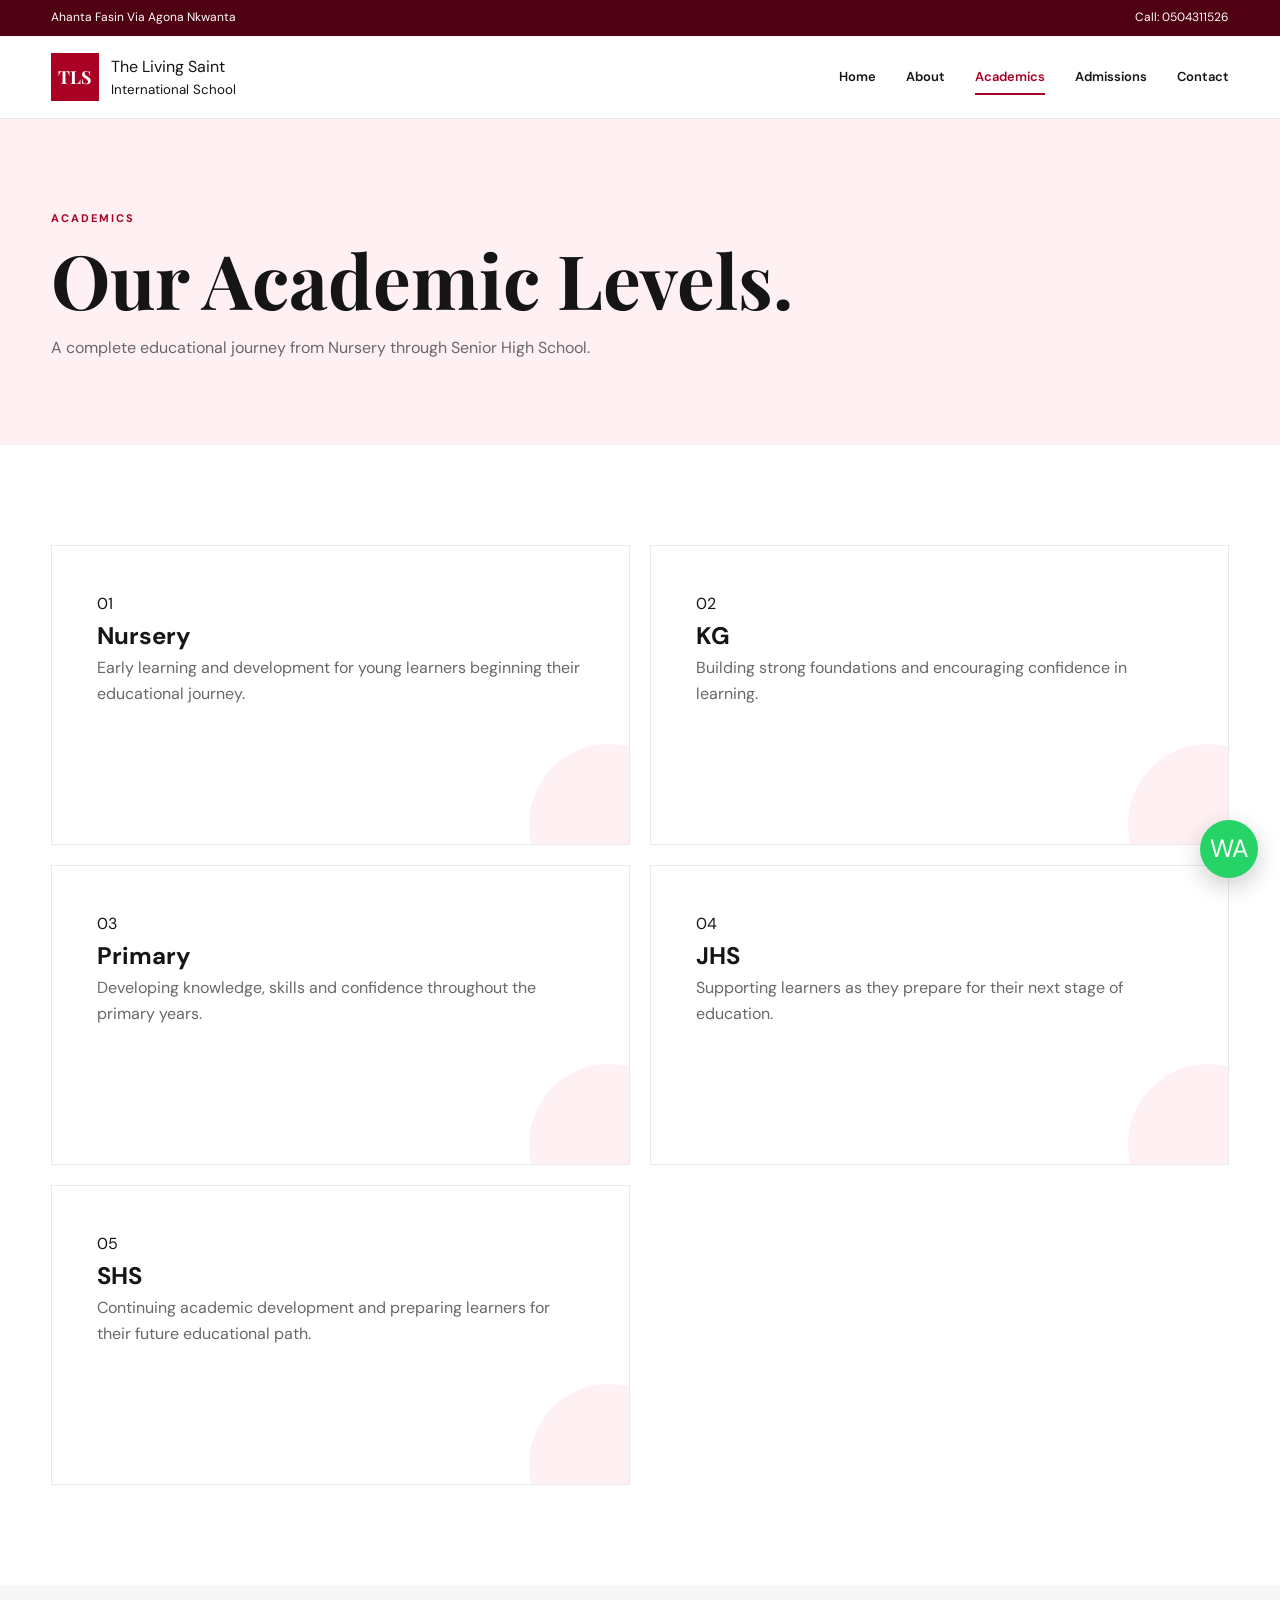
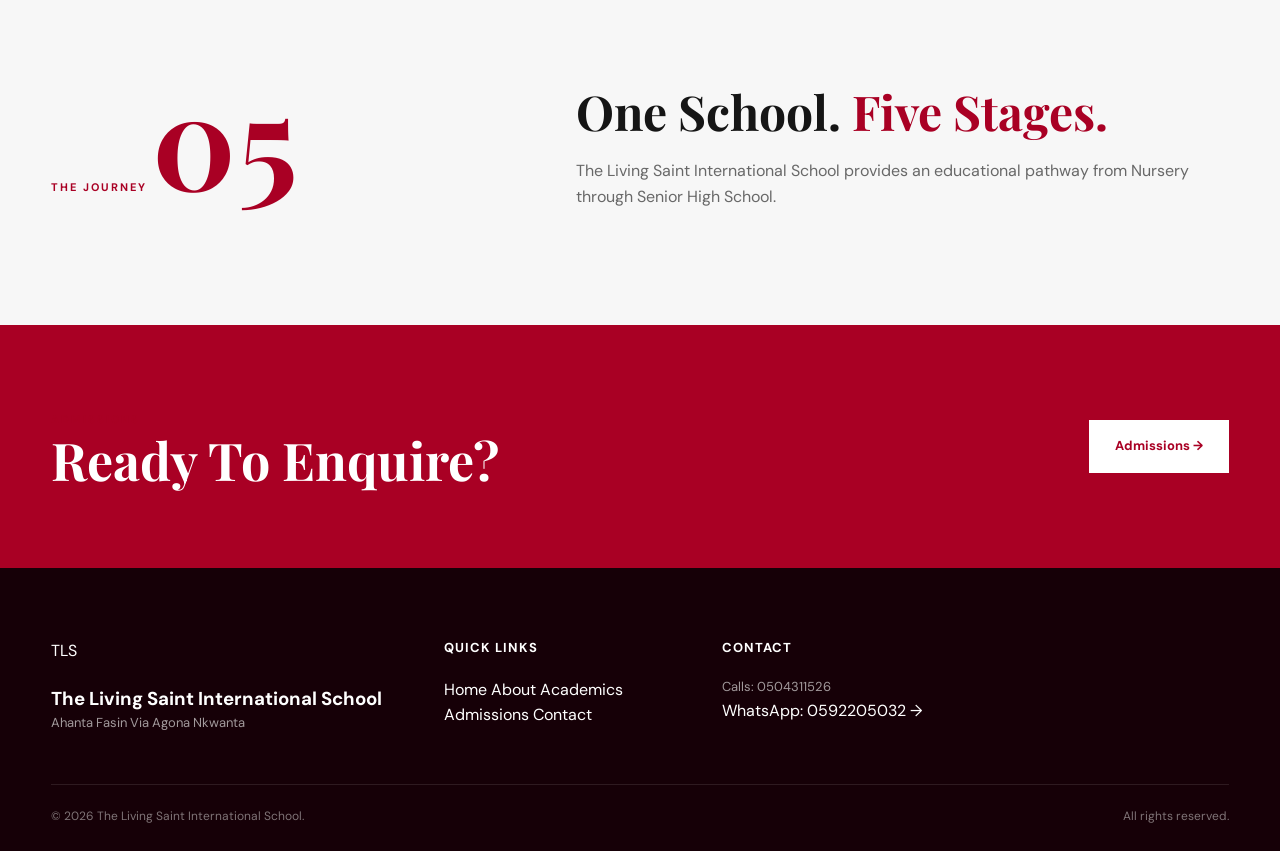
==== academics.html @ c3e2dcd5 "Add files via upload" ====
<!DOCTYPE html>
<html lang="en">
<head>
    <meta charset="UTF-8">
    <meta name="viewport" content="width=device-width, initial-scale=1.0">

    <title>Academics | The Living Saint International School</title>

    <meta name="description" content="The Living Saint International School — Nursery, KG, Primary, JHS and SHS at Ahanta Fasin Via Agona Nkwanta.">

<link rel="icon" href="data:image/svg+xml,
<svg xmlns='http://www.w3.org/2000/svg' viewBox='0 0 100 100'>
<rect width='100' height='100' rx='15' fill='%23a90024'/>
<text x='50' y='65' text-anchor='middle' font-size='42' font-family='serif' font-weight='bold' fill='white'>TLS</text>
</svg>">

    <link rel="stylesheet" href="style.css">

    <link href="https://fonts.googleapis.com/css2?family=DM+Sans:wght@400;500;600;700;800&family=Playfair+Display:wght@500;600;700&display=swap" rel="stylesheet">
</head>

<body>

<div class="top-bar">
    <div class="container top-bar-inner">
        <span>Ahanta Fasin Via Agona Nkwanta</span>
        <span>Call: 0504311526</span>
    </div>
</div>


<header class="site-header">

    <div class="container header-inner">

        <a href="index.html" class="logo">
            <span class="logo-mark">TLS</span>

            <span class="logo-text">
                The Living Saint
                <small>International School</small>
            </span>
        </a>

        <button class="menu-button" id="menuButton">☰</button>

        <nav class="navigation" id="navigation">
            <a href="index.html">Home</a>
            <a href="about.html">About</a>
            <a href="academics.html" class="active">Academics</a>
            <a href="admissions.html">Admissions</a>
            <a href="contact.html">Contact</a>
        </nav>

    </div>

</header>


<section class="page-hero">

    <div class="container">

        <span class="small-title">
            ACADEMICS
        </span>

        <h1>
            Our Academic
            <span>Levels.</span>
        </h1>

        <p>
            A complete educational journey from Nursery
            through Senior High School.
        </p>

    </div>

</section>


<section class="section">

    <div class="container">

        <div class="academic-large-grid">

            <div class="academic-large-card reveal">
                <span>01</span>

                <h2>Nursery</h2>

                <p>
                    Early learning and development for young
                    learners beginning their educational journey.
                </p>
            </div>


            <div class="academic-large-card reveal">
                <span>02</span>

                <h2>KG</h2>

                <p>
                    Building strong foundations and encouraging
                    confidence in learning.
                </p>
            </div>


            <div class="academic-large-card reveal">
                <span>03</span>

                <h2>Primary</h2>

                <p>
                    Developing knowledge, skills and confidence
                    throughout the primary years.
                </p>
            </div>


            <div class="academic-large-card reveal">
                <span>04</span>

                <h2>JHS</h2>

                <p>
                    Supporting learners as they prepare for
                    their next stage of education.
                </p>
            </div>


            <div class="academic-large-card reveal">
                <span>05</span>

                <h2>SHS</h2>

                <p>
                    Continuing academic development and preparing
                    learners for their future educational path.
                </p>
            </div>

        </div>

    </div>

</section>


<section class="section light-section">

    <div class="container two-column">

        <div class="section-label">

            <span class="small-title">
                THE JOURNEY
            </span>

            <span class="large-number">
                05
            </span>

        </div>


        <div class="content-block">

            <h2>
                One School.
                <span>Five Stages.</span>
            </h2>

            <p>
                The Living Saint International School provides
                an educational pathway from Nursery through
                Senior High School.
            </p>

        </div>

    </div>

</section>


<section class="cta-section">

    <div class="container cta-inner">

        <div>

            <span class="small-title">
                ADMISSIONS
            </span>

            <h2>
                Ready To Enquire?
            </h2>

        </div>

        <a href="admissions.html" class="btn btn-white">
            Admissions →
        </a>

    </div>

</section>


<footer class="site-footer">

    <div class="container footer-grid">

        <div>

            <div class="footer-logo">TLS</div>

            <h3>
                The Living Saint International School
            </h3>

            <p>
                Ahanta Fasin Via Agona Nkwanta
            </p>

        </div>


        <div>

            <h4>Quick Links</h4>

            <a href="index.html">Home</a>
            <a href="about.html">About</a>
            <a href="academics.html">Academics</a>
            <a href="admissions.html">Admissions</a>
            <a href="contact.html">Contact</a>

        </div>


        <div>

            <h4>Contact</h4>

            <p>Calls: 0504311526</p>

            <a
                href="https://wa.me/233592205032"
                target="_blank"
            >
                WhatsApp: 0592205032 →
            </a>

        </div>

    </div>


    <div class="container footer-bottom">

        <span>
            © <span id="year"></span>
            The Living Saint International School.
        </span>

        <span>All rights reserved.</span>

    </div>

</footer>


<a
    href="https://wa.me/233592205032"
    target="_blank"
    class="whatsapp-float"
>
    WA
</a>


<button id="backToTop" class="back-to-top">
    ↑
</button>


<script src="script.js"></script>

</body>
</html>
---- style.css ----
/* =========================================
   THE LIVING SAINT INTERNATIONAL SCHOOL
   MAIN STYLESHEET
========================================= */

@import url('https://fonts.googleapis.com/css2?family=DM+Sans:wght@400;500;600;700&family=Playfair+Display:wght@600;700&display=swap');


/* =========================================
   RESET
========================================= */

* {
    margin: 0;
    padding: 0;
    box-sizing: border-box;
}

html {
    scroll-behavior: smooth;
}

body {
    font-family: "DM Sans", sans-serif;
    color: #151515;
    background: #ffffff;
    line-height: 1.6;
}

a {
    text-decoration: none;
    color: inherit;
}

button,
input,
select,
textarea {
    font-family: inherit;
}

img {
    max-width: 100%;
    display: block;
}


/* =========================================
   COLORS
========================================= */

:root {
    --red: #a90024;
    --dark-red: #78001b;
    --deep-red: #500013;

    --light-red: #fff0f3;

    --white: #ffffff;
    --black: #151515;

    --gray: #686868;
    --light-gray: #f7f7f7;

    --border: #e9e9e9;
}


/* =========================================
   GLOBAL
========================================= */

.container {
    width: min(1180px, 92%);
    margin: auto;
}

.section {
    padding: 100px 0;
}

.light-section {
    background: var(--light-gray);
}

.section-label {
    color: var(--red);
    font-size: 12px;
    font-weight: 700;
    text-transform: uppercase;
    letter-spacing: 2px;
}

.section-heading {
    max-width: 750px;
    margin-bottom: 55px;
}

.section-heading h2 {
    font-family: "Playfair Display", serif;
    font-size: 52px;
    line-height: 1.1;
    margin-top: 12px;
}

.section-heading p {
    color: var(--gray);
    margin-top: 18px;
    max-width: 650px;
}

.center-heading {
    text-align: center;
    margin-left: auto;
    margin-right: auto;
}

.center-heading p {
    margin-left: auto;
    margin-right: auto;
}


/* =========================================
   BUTTONS
========================================= */

.btn-red {
    display: inline-flex;
    align-items: center;
    justify-content: center;
    background: var(--red);
    color: white;
    padding: 15px 25px;
    font-size: 13px;
    font-weight: 700;
    transition: 0.3s ease;
    border: 1px solid var(--red);
}

.btn-red:hover {
    background: var(--dark-red);
    border-color: var(--dark-red);
    transform: translateY(-2px);
}

.btn-outline {
    display: inline-flex;
    align-items: center;
    justify-content: center;
    background: transparent;
    color: var(--red);
    padding: 15px 25px;
    font-size: 13px;
    font-weight: 700;
    border: 1px solid var(--red);
    transition: 0.3s ease;
}

.btn-outline:hover {
    background: var(--red);
    color: white;
}

.btn-white {
    display: inline-flex;
    align-items: center;
    justify-content: center;
    background: white;
    color: var(--red);
    padding: 15px 25px;
    font-size: 13px;
    font-weight: 700;
    border: 1px solid white;
    transition: 0.3s ease;
}

.btn-white:hover {
    background: transparent;
    color: white;
}


/* =========================================
   HEADER
========================================= */

.site-header {
    width: 100%;
    background: white;
    border-bottom: 1px solid var(--border);
    position: sticky;
    top: 0;
    z-index: 1000;
}

.header-inner {
    min-height: 82px;
    display: flex;
    align-items: center;
    justify-content: space-between;
    gap: 30px;
}


/* =========================================
   LOGO
========================================= */

.logo {
    display: flex;
    align-items: center;
    gap: 12px;
}

.logo-mark {
    width: 48px;
    height: 48px;
    background: var(--red);
    color: white;
    display: flex;
    align-items: center;
    justify-content: center;
    font-family: "Playfair Display", serif;
    font-size: 18px;
    font-weight: 700;
}

.logo-text {
    display: flex;
    flex-direction: column;
}

.logo-text strong {
    font-size: 15px;
    line-height: 1.2;
}

.logo-text span {
    font-size: 10px;
    color: var(--gray);
    text-transform: uppercase;
    letter-spacing: 1.2px;
}


/* =========================================
   NAVIGATION
========================================= */

.navigation {
    display: flex;
    align-items: center;
    gap: 30px;
}

.navigation a {
    font-size: 13px;
    font-weight: 600;
    position: relative;
    padding: 30px 0;
}

.navigation a::after {
    content: "";
    position: absolute;
    width: 0;
    height: 2px;
    background: var(--red);
    bottom: 22px;
    left: 0;
    transition: 0.3s;
}

.navigation a:hover {
    color: var(--red);
}

.navigation a:hover::after {
    width: 100%;
}


/* =========================================
   MOBILE MENU BUTTON
========================================= */

.menu-button {
    display: none;
    border: none;
    background: transparent;
    font-size: 28px;
    cursor: pointer;
    color: var(--red);
}


/* =========================================
   TOP BAR
========================================= */

.top-bar {
    background: var(--deep-red);
    color: white;
    font-size: 12px;
}

.top-bar-inner {
    min-height: 36px;
    display: flex;
    align-items: center;
    justify-content: space-between;
}

.top-bar a {
    color: white;
}


/* =========================================
   HERO
========================================= */

.hero {
    background: var(--light-red);
    padding: 90px 0;
    overflow: hidden;
}

.hero-grid {
    display: grid;
    grid-template-columns: 1.15fr 0.85fr;
    align-items: center;
    gap: 70px;
}

.hero-content h1 {
    font-family: "Playfair Display", serif;
    font-size: clamp(50px, 6vw, 78px);
    line-height: 1.02;
    margin: 15px 0 25px;
    max-width: 750px;
}

.hero-content h1 span {
    color: var(--red);
}

.hero-content p {
    color: var(--gray);
    max-width: 600px;
    font-size: 16px;
    margin-bottom: 30px;
}

.hero-buttons {
    display: flex;
    gap: 12px;
    flex-wrap: wrap;
}


/* =========================================
   HERO CARD
========================================= */

.hero-card {
    min-height: 460px;
    background: var(--red);
    color: white;
    padding: 35px;
    display: flex;
    flex-direction: column;
    justify-content: space-between;
    position: relative;
    overflow: hidden;
}

.hero-card::before {
    content: "TLS";
    position: absolute;
    font-family: "Playfair Display", serif;
    font-size: 230px;
    font-weight: 700;
    color: rgba(255, 255, 255, 0.08);
    right: -30px;
    bottom: 30px;
}

.hero-card-top {
    position: relative;
    z-index: 2;
}

.hero-card-top span {
    font-size: 12px;
    text-transform: uppercase;
    letter-spacing: 2px;
}

.hero-card-top h3 {
    font-family: "Playfair Display", serif;
    font-size: 38px;
    line-height: 1.1;
    margin-top: 12px;
}

.hero-card-bottom {
    position: relative;
    z-index: 2;
}

.hero-card-bottom p {
    color: rgba(255, 255, 255, 0.85);
    margin-bottom: 18px;
}


/* =========================================
   PAGE HERO
========================================= */

.page-hero {
    background: var(--light-red);
    padding: 85px 0;
}

.page-hero h1 {
    font-family: "Playfair Display", serif;
    font-size: clamp(50px, 7vw, 75px);
    line-height: 1;
    margin: 12px 0 18px;
}

.page-hero p {
    color: var(--gray);
    max-width: 650px;
    font-size: 16px;
}


/* =========================================
   LEVELS
========================================= */

.levels-section {
    background: white;
    border-bottom: 1px solid var(--border);
}

.levels-grid {
    display: grid;
    grid-template-columns: repeat(5, 1fr);
    gap: 0;
}

.level-item {
    padding: 30px 20px;
    text-align: center;
    border-right: 1px solid var(--border);
    transition: 0.3s ease;
}

.level-item:first-child {
    border-left: 1px solid var(--border);
}

.level-item:hover {
    background: var(--light-red);
}

.level-item span {
    display: block;
    color: var(--red);
    font-size: 11px;
    font-weight: 700;
    letter-spacing: 1px;
    text-transform: uppercase;
    margin-bottom: 5px;
}

.level-item strong {
    font-family: "Playfair Display", serif;
    font-size: 20px;
}


/* =========================================
   TWO COLUMN
========================================= */

.two-column {
    display: grid;
    grid-template-columns: 0.8fr 1.2fr;
    gap: 90px;
    align-items: start;
}

.large-number {
    font-family: "Playfair Display", serif;
    font-size: 130px;
    line-height: 0.8;
    color: var(--red);
}

.content-block h2 {
    font-family: "Playfair Display", serif;
    font-size: 48px;
    line-height: 1.1;
    margin-bottom: 20px;
}

.content-block h2 span {
    color: var(--red);
}

.content-block p {
    color: var(--gray);
    margin-bottom: 16px;
}


/* =========================================
   ACADEMIC CARDS
========================================= */

.academic-grid {
    display: grid;
    grid-template-columns: repeat(5, 1fr);
    gap: 15px;
}

.academic-card {
    border: 1px solid var(--border);
    padding: 30px 22px;
    min-height: 210px;
    transition: 0.3s ease;
    background: white;
}

.academic-card:hover {
    background: var(--red);
    color: white;
    transform: translateY(-5px);
}

.academic-card span {
    color: var(--red);
    font-size: 11px;
    font-weight: 700;
    text-transform: uppercase;
    letter-spacing: 1px;
}

.academic-card:hover span {
    color: white;
}

.academic-card h3 {
    font-family: "Playfair Display", serif;
    font-size: 27px;
    margin: 12px 0;
}

.academic-card p {
    color: var(--gray);
    font-size: 13px;
}

.academic-card:hover p {
    color: rgba(255, 255, 255, 0.85);
}


/* =========================================
   LARGE ACADEMIC CARDS
========================================= */

.academic-large-grid {
    display: grid;
    grid-template-columns: repeat(2, 1fr);
    gap: 20px;
}

.academic-large-card {
    background: white;
    border: 1px solid var(--border);
    padding: 45px;
    min-height: 300px;
    position: relative;
    overflow: hidden;
    transition: 0.3s ease;
}

.academic-large-card::after {
    content: "";
    position: absolute;
    width: 160px;
    height: 160px;
    background: var(--light-red);
    border-radius: 50%;
    right: -60px;
    bottom: -60px;
}

.academic-large-card:hover {
    border-color: var(--red);
    transform: translateY(-5px);
}

.academic-large-card .number {
    color: var(--red);
    font-size: 12px;
    font-weight: 700;
    letter-spacing: 2px;
}

.academic-large-card h3 {
    font-family: "Playfair Display", serif;
    font-size: 38px;
    margin: 15px 0;
}

.academic-large-card p {
    color: var(--gray);
    max-width: 550px;
}


/* =========================================
   FEATURES / WHY US
========================================= */

.feature-grid {
    display: grid;
    grid-template-columns: repeat(3, 1fr);
    gap: 20px;
}

.feature-card {
    background: white;
    border: 1px solid var(--border);
    padding: 35px;
    transition: 0.3s ease;
}

.feature-card:hover {
    border-color: var(--red);
    transform: translateY(-5px);
}

.feature-card .icon {
    width: 48px;
    height: 48px;
    background: var(--light-red);
    color: var(--red);
    display: flex;
    align-items: center;
    justify-content: center;
    font-size: 20px;
    margin-bottom: 25px;
}

.feature-card h3 {
    font-family: "Playfair Display", serif;
    font-size: 25px;
    margin-bottom: 10px;
}

.feature-card p {
    color: var(--gray);
    font-size: 14px;
}


/* =========================================
   WHY GRID
========================================= */

.why-grid {
    display: grid;
    grid-template-columns: repeat(3, 1fr);
    gap: 20px;
}

.why-card {
    padding: 35px;
    border-top: 3px solid var(--red);
    background: var(--light-gray);
}

.why-card h3 {
    font-family: "Playfair Display", serif;
    font-size: 25px;
    margin-bottom: 12px;
}

.why-card p {
    color: var(--gray);
    font-size: 14px;
}


/* =========================================
   CTA SECTION
========================================= */

.cta-section {
    background: var(--red);
    color: white;
    padding: 80px 0;
}

.cta-inner {
    display: flex;
    justify-content: space-between;
    align-items: center;
    gap: 40px;
}

.cta-inner h2 {
    font-family: "Playfair Display", serif;
    font-size: 52px;
    line-height: 1.1;
    max-width: 700px;
}

.cta-inner p {
    color: rgba(255, 255, 255, 0.82);
    margin-top: 15px;
    max-width: 600px;
}


/* =========================================
   FAQ
========================================= */

.faq-container {
    max-width: 850px;
    margin: auto;
}

.faq-item {
    border-bottom: 1px solid var(--border);
}

.faq-question {
    width: 100%;
    background: white;
    border: none;
    padding: 24px 0;
    display: flex;
    justify-content: space-between;
    align-items: center;
    text-align: left;
    cursor: pointer;
    font-size: 15px;
    font-weight: 700;
}

.faq-icon {
    width: 30px;
    height: 30px;
    background: var(--light-red);
    color: var(--red);
    display: flex;
    align-items: center;
    justify-content: center;
    font-size: 20px;
}

.faq-answer {
    max-height: 0;
    overflow: hidden;
    transition: 0.35s ease;
}

.faq-answer.open {
    max-height: 300px;
}

.faq-answer p {
    color: var(--gray);
    font-size: 14px;
    padding: 0 45px 24px 0;
}


/* =========================================
   ANNOUNCEMENTS
========================================= */

.announcements {
    background: var(--deep-red);
    color: white;
}

.announcement-grid {
    display: grid;
    grid-template-columns: 1fr 1fr 1fr;
}

.announcement-item {
    padding: 35px;
    border-right: 1px solid rgba(255,255,255,0.15);
}

.announcement-item:last-child {
    border-right: none;
}

.announcement-item span {
    font-size: 11px;
    text-transform: uppercase;
    letter-spacing: 1px;
    opacity: 0.7;
}

.announcement-item h3 {
    font-family: "Playfair Display", serif;
    font-size: 24px;
    margin: 8px 0;
}

.announcement-item p {
    font-size: 13px;
    color: rgba(255,255,255,0.75);
}


/* =========================================
   ADMISSION ENQUIRY
========================================= */

.enquiry-section {
    background: white;
}

.enquiry-grid {
    display: grid;
    grid-template-columns: 0.8fr 1.2fr;
    gap: 80px;
    align-items: start;
}

.enquiry-text h2 {
    font-family: "Playfair Display", serif;
    font-size: 52px;
    line-height: 1.1;
    margin: 15px 0 20px;
}

.enquiry-text h2 span {
    color: var(--red);
}

.enquiry-text p {
    color: var(--gray);
    max-width: 450px;
}

.enquiry-form {
    background: var(--light-gray);
    padding: 40px;
}

.form-row {
    display: grid;
    grid-template-columns: 1fr 1fr;
    gap: 15px;
}

.form-group {
    margin-bottom: 18px;
}

.form-group label {
    display: block;
    font-size: 12px;
    font-weight: 700;
    margin-bottom: 7px;
}

.form-group input,
.form-group select,
.form-group textarea {
    width: 100%;
    border: 1px solid #ddd;
    background: white;
    padding: 14px;
    font-family: "DM Sans", sans-serif;
    font-size: 14px;
    outline: none;
}

.form-group input:focus,
.form-group select:focus,
.form-group textarea:focus {
    border-color: var(--red);
}

.form-group textarea {
    min-height: 120px;
    resize: vertical;
}

.form-submit {
    width: 100%;
    border: none;
    background: var(--red);
    color: white;
    padding: 15px;
    font-family: "DM Sans", sans-serif;
    font-weight: 700;
    cursor: pointer;
    transition: 0.3s;
}

.form-submit:hover {
    background: var(--dark-red);
}


/* =========================================
   CONTACT PAGE
========================================= */

.contact-page-grid {
    display: grid;
    grid-template-columns: 1fr 1fr;
    gap: 25px;
}

.contact-info {
    background: var(--light-gray);
    padding: 40px;
}

.contact-info h2 {
    font-family: "Playfair Display", serif;
    font-size: 40px;
    margin: 12px 0 25px;
}

.info-box {
    border-top: 1px solid var(--border);
    padding: 20px 0;
}

.info-box span {
    display: block;
    color: var(--red);
    font-size: 11px;
    font-weight: 700;
    text-transform: uppercase;
    letter-spacing: 1.5px;
    margin-bottom: 5px;
}

.info-box strong {
    font-size: 16px;
}

.info-box p {
    color: var(--gray);
    font-size: 14px;
}

.contact-action {
    background: var(--red);
    color: white;
    padding: 40px;
    display: flex;
    align-items: center;
}

.contact-action-inner h2 {
    font-family: "Playfair Display", serif;
    font-size: 45px;
    line-height: 1.1;
    margin-bottom: 20px;
}

.contact-action-inner p {
    color: rgba(255,255,255,0.8);
    margin-bottom: 25px;
}

.contact-action-buttons {
    display: flex;
    gap: 10px;
    flex-wrap: wrap;
}

.large-logo {
    width: 110px;
    height: 110px;
    background: var(--red);
    color: white;
    display: flex;
    align-items: center;
    justify-content: center;
    font-family: "Playfair Display", serif;
    font-size: 40px;
    font-weight: 700;
    margin-bottom: 30px;
}

.location-box {
    background: var(--deep-red);
    color: white;
    padding: 45px;
    margin-top: 25px;
}

.location-box h3 {
    font-family: "Playfair Display", serif;
    font-size: 32px;
    margin-bottom: 10px;
}

.location-box p {
    color: rgba(255,255,255,0.75);
}


/* =========================================
   CONTACT DETAILS
========================================= */

.contact-details {
    display: grid;
    grid-template-columns: repeat(3, 1fr);
    gap: 20px;
}

.contact-detail-card {
    border: 1px solid var(--border);
    padding: 30px;
}

.contact-detail-card span {
    color: var(--red);
    font-size: 11px;
    text-transform: uppercase;
    letter-spacing: 1px;
    font-weight: 700;
}

.contact-detail-card h3 {
    font-family: "Playfair Display", serif;
    font-size: 25px;
    margin: 10px 0;
}

.contact-detail-card p {
    color: var(--gray);
    font-size: 14px;
}


/* =========================================
   SPLIT HEADING
========================================= */

.split-heading {
    display: flex;
    justify-content: space-between;
    align-items: end;
    gap: 40px;
    margin-bottom: 55px;
}

.split-heading h2 {
    font-family: "Playfair Display", serif;
    font-size: 52px;
    line-height: 1.1;
}

.split-heading p {
    max-width: 450px;
    color: var(--gray);
}


/* =========================================
   SMALL TITLE
========================================= */

.small-title {
    color: var(--red);
    font-size: 11px;
    text-transform: uppercase;
    letter-spacing: 2px;
    font-weight: 700;
}


/* =========================================
   FOOTER
========================================= */

.site-footer {
    background: #160007;
    color: white;
    padding: 70px 0 25px;
}

.footer-grid {
    display: grid;
    grid-template-columns: 1.5fr 1fr 1fr 1fr;
    gap: 50px;
    padding-bottom: 50px;
}

.footer-logo {
    display: flex;
    align-items: center;
    gap: 12px;
    margin-bottom: 20px;
}

.footer-logo .logo-mark {
    background: var(--red);
}

.footer-logo strong {
    font-size: 15px;
}

.footer-grid p {
    color: rgba(255,255,255,0.6);
    font-size: 13px;
    max-width: 330px;
}

.footer-grid h4 {
    font-size: 13px;
    margin-bottom: 18px;
    text-transform: uppercase;
    letter-spacing: 1px;
}

.footer-grid ul {
    list-style: none;
}

.footer-grid li {
    margin-bottom: 9px;
}

.footer-grid li a {
    color: rgba(255,255,255,0.65);
    font-size: 13px;
    transition: 0.2s;
}

.footer-grid li a:hover {
    color: white;
}

.footer-bottom {
    border-top: 1px solid rgba(255,255,255,0.1);
    padding-top: 22px;
    display: flex;
    justify-content: space-between;
    gap: 20px;
    color: rgba(255,255,255,0.45);
    font-size: 12px;
}


/* =========================================
   WHATSAPP FLOAT
========================================= */

.whatsapp-float {
    position: fixed;
    right: 22px;
    bottom: 22px;
    width: 58px;
    height: 58px;
    background: #25D366;
    color: white;
    border-radius: 50%;
    display: flex;
    align-items: center;
    justify-content: center;
    font-size: 25px;
    box-shadow: 0 8px 25px rgba(0,0,0,0.2);
    z-index: 900;
    transition: 0.3s;
}

.whatsapp-float:hover {
    transform: scale(1.08);
}


/* =========================================
   BACK TO TOP
========================================= */

.back-to-top {
    position: fixed;
    right: 22px;
    bottom: 90px;
    width: 45px;
    height: 45px;
    border: none;
    background: var(--deep-red);
    color: white;
    border-radius: 4px;
    cursor: pointer;
    opacity: 0;
    visibility: hidden;
    transition: 0.3s;
    z-index: 900;
}

.back-to-top.show {
    opacity: 1;
    visibility: visible;
}


/* =========================================
   SCROLL REVEAL
========================================= */

.reveal {
    opacity: 0;
    transform: translateY(25px);
    transition: opacity 0.7s ease, transform 0.7s ease;
}

.reveal.visible {
    opacity: 1;
    transform: translateY(0);
}


/* =========================================
   MOBILE
========================================= */

@media (max-width: 1000px) {

    .hero-grid {
        grid-template-columns: 1fr;
    }

    .hero-card {
        min-height: 350px;
    }

    .academic-grid {
        grid-template-columns: repeat(3, 1fr);
    }

    .two-column {
        grid-template-columns: 1fr;
        gap: 40px;
    }

    .footer-grid {
        grid-template-columns: 1fr 1fr;
    }

    .contact-page-grid {
        grid-template-columns: 1fr;
    }

    .enquiry-grid {
        grid-template-columns: 1fr;
        gap: 40px;
    }

    .contact-details {
        grid-template-columns: 1fr 1fr;
    }
}


/* =========================================
   TABLET / MOBILE
========================================= */

@media (max-width: 760px) {

    .container {
        width: 90%;
    }

    .section {
        padding: 70px 0;
    }


    /* TOP BAR */

    .top-bar-inner {
        justify-content: center;
        text-align: center;
        padding: 8px 0;
    }


    /* HEADER */

    .header-inner {
        min-height: 72px;
    }

    .navigation {
        position: absolute;
        top: 72px;
        left: 0;
        width: 100%;
        background: white;
        border-bottom: 1px solid var(--border);
        display: none;
        flex-direction: column;
        align-items: stretch;
        gap: 0;
        padding: 10px 5%;
    }

    .navigation.show {
        display: flex;
    }

    .navigation a {
        padding: 16px 0;
        border-bottom: 1px solid var(--border);
    }

    .navigation a:last-child {
        border-bottom: none;
    }

    .navigation a::after {
        display: none;
    }

    .menu-button {
        display: block;
    }


    /* HERO */

    .hero {
        padding: 65px 0;
    }

    .hero-content h1 {
        font-size: 50px;
    }

    .hero-content p {
        font-size: 14px;
    }

    .hero-card {
        min-height: 330px;
    }


    /* PAGE HERO */

    .page-hero {
        padding: 65px 0;
    }

    .page-hero h1 {
        font-size: 50px;
    }


    /* LEVELS */

    .levels-grid {
        grid-template-columns: 1fr 1fr;
    }

    .level-item {
        border-bottom: 1px solid var(--border);
    }

    .level-item:nth-child(odd) {
        border-left: 1px solid var(--border);
    }


    /* HEADINGS */

    .section-heading h2,
    .split-heading h2,
    .content-block h2,
    .cta-inner h2 {
        font-size: 40px;
    }

    .split-heading {
        display: block;
    }

    .split-heading p {
        margin-top: 20px;
    }


    /* ACADEMICS */

    .academic-grid {
        grid-template-columns: 1fr 1fr;
    }

    .academic-large-grid {
        grid-template-columns: 1fr;
    }


    /* FEATURES */

    .feature-grid,
    .why-grid {
        grid-template-columns: 1fr;
    }


    /* ANNOUNCEMENTS */

    .announcement-grid {
        grid-template-columns: 1fr;
    }

    .announcement-item {
        border-right: none;
        border-bottom: 1px solid rgba(255,255,255,0.15);
    }

    .announcement-item:last-child {
        border-bottom: none;
    }


    /* CTA */

    .cta-inner {
        display: block;
    }

    .cta-inner .btn-white {
        margin-top: 25px;
    }


    /* FORM */

    .form-row {
        grid-template-columns: 1fr;
        gap: 0;
    }

    .enquiry-form {
        padding: 25px;
    }

    .enquiry-text h2 {
        font-size: 40px;
    }


    /* CONTACT */

    .contact-details {
        grid-template-columns: 1fr;
    }

    .contact-info,
    .contact-action {
        padding: 30px;
    }

    .contact-action-inner h2 {
        font-size: 38px;
    }


    /* FOOTER */

    .footer-grid {
        grid-template-columns: 1fr;
        gap: 35px;
    }

    .footer-bottom {
        flex-direction: column;
    }


    /* LARGE NUMBER */

    .large-number {
        font-size: 90px;
    }

}


/* =========================================
   SMALL PHONES
========================================= */

@media (max-width: 480px) {

    .logo-text strong {
        font-size: 13px;
    }

    .logo-text span {
        font-size: 8px;
    }

    .logo-mark {
        width: 43px;
        height: 43px;
    }

    .hero-content h1 {
        font-size: 42px;
    }

    .page-hero h1 {
        font-size: 42px;
    }

    .section-heading h2,
    .split-heading h2,
    .content-block h2,
    .cta-inner h2 {
        font-size: 34px;
    }

    .academic-grid {
        grid-template-columns: 1fr;
    }

    .academic-large-card {
        padding: 30px;
    }

    .academic-large-card h3 {
        font-size: 30px;
    }

    .hero-buttons {
        flex-direction: column;
        align-items: stretch;
    }

    .hero-buttons a {
        width: 100%;
    }

    .whatsapp-float {
        right: 16px;
        bottom: 16px;
        width: 54px;
        height: 54px;
    }

    .back-to-top {
        right: 16px;
        bottom: 80px;
    }

}

/* =========================================
   ACTIVE NAVIGATION
========================================= */

.navigation a.active {
    color: var(--red);
}

.navigation a.active::after {
    width: 100%;
}

@media (max-width: 760px) {

    .navigation a.active {
        color: var(--red);
    }

    .navigation a.active::after {
        display: none;
    }

}
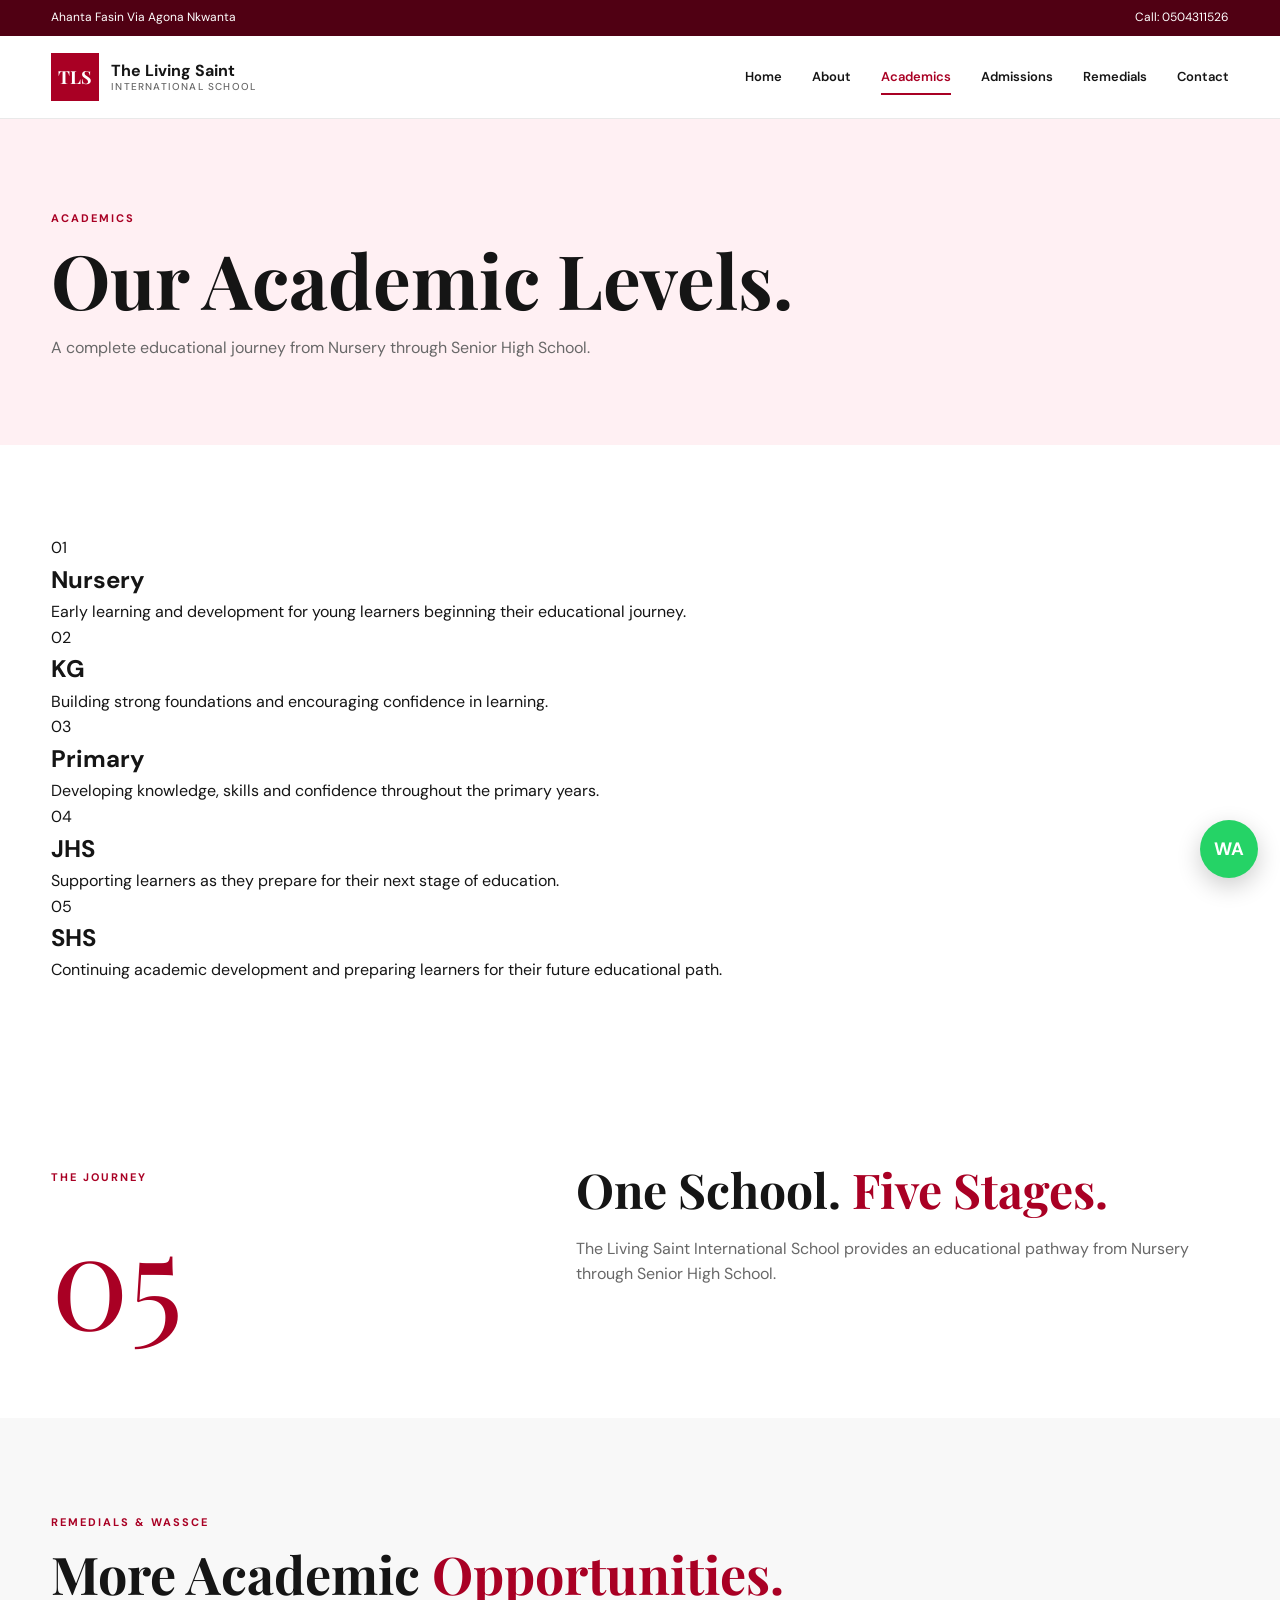
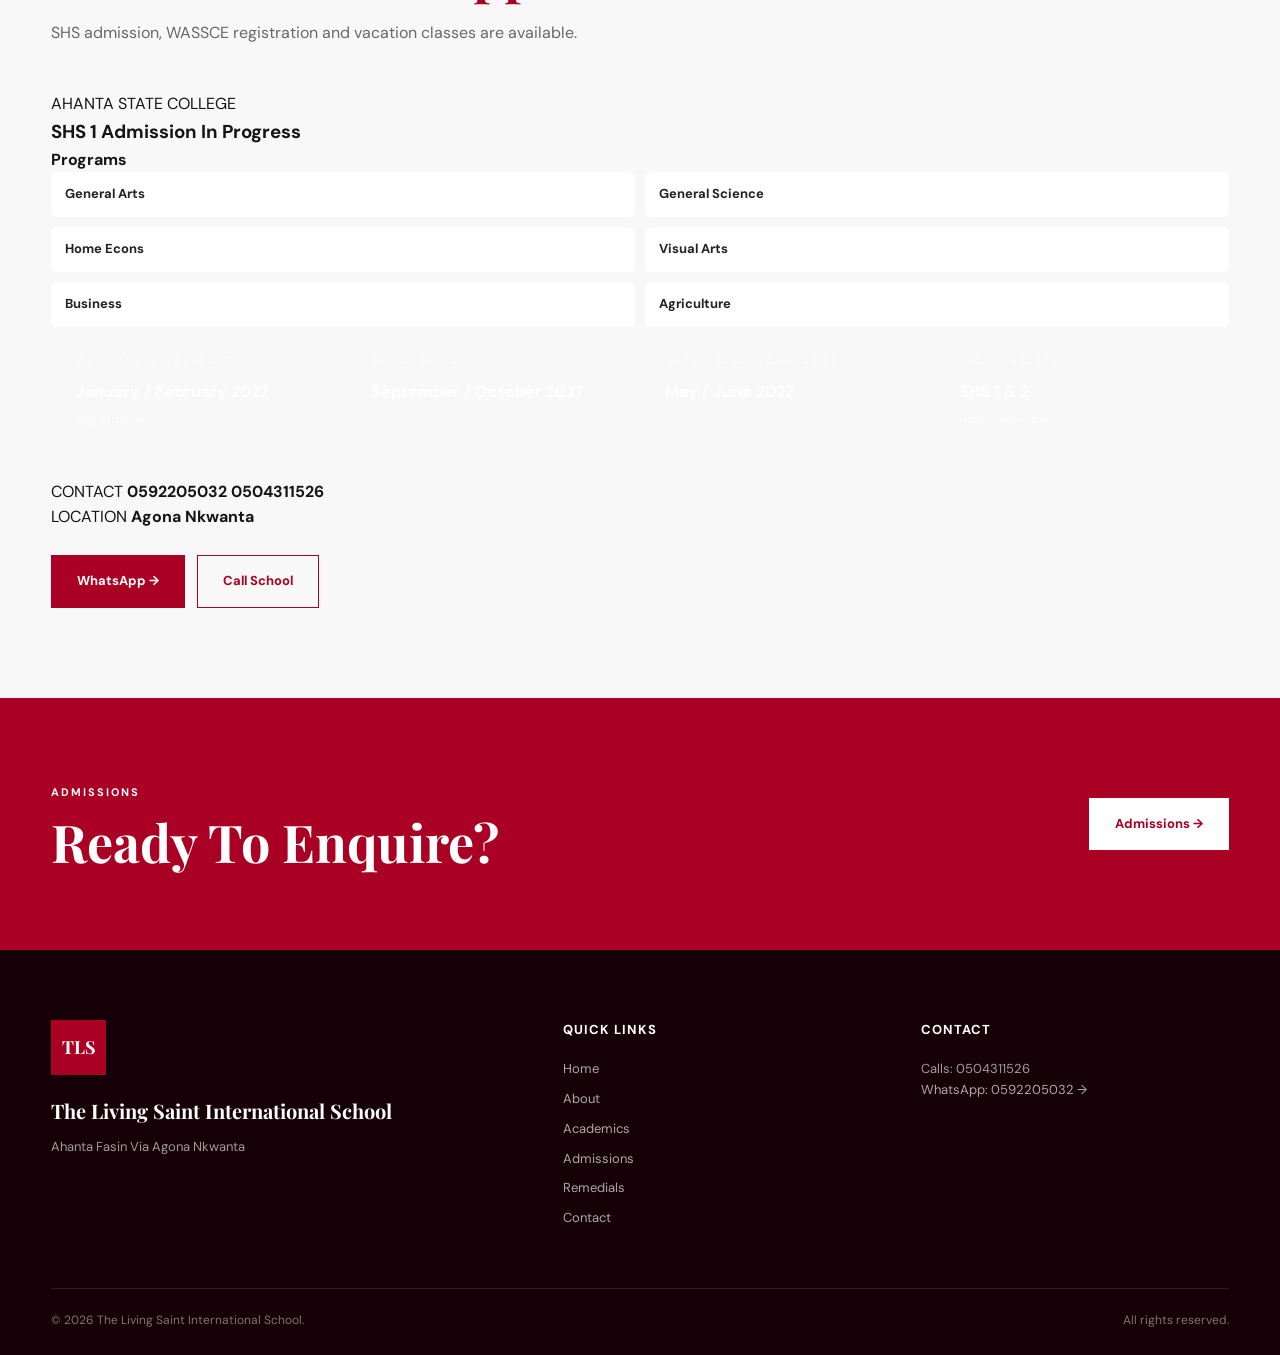
==== commit a45f7d8f: "Update school website and remedial banner" ====
--- a/academics.html
+++ b/academics.html
@@ -1,31 +1,49 @@
 <!DOCTYPE html>
 <html lang="en">
+
 <head>
+
     <meta charset="UTF-8">
     <meta name="viewport" content="width=device-width, initial-scale=1.0">
 
     <title>Academics | The Living Saint International School</title>
 
-    <meta name="description" content="The Living Saint International School — Nursery, KG, Primary, JHS and SHS at Ahanta Fasin Via Agona Nkwanta.">
-
-<link rel="icon" href="data:image/svg+xml,
-<svg xmlns='http://www.w3.org/2000/svg' viewBox='0 0 100 100'>
-<rect width='100' height='100' rx='15' fill='%23a90024'/>
-<text x='50' y='65' text-anchor='middle' font-size='42' font-family='serif' font-weight='bold' fill='white'>TLS</text>
-</svg>">
+    <meta
+        name="description"
+        content="The Living Saint International School — Nursery, KG, Primary, JHS and SHS at Ahanta Fasin Via Agona Nkwanta."
+    >
+
+    <link rel="icon" href="data:image/svg+xml,
+    <svg xmlns='http://www.w3.org/2000/svg' viewBox='0 0 100 100'>
+        <rect width='100' height='100' rx='15' fill='%23a90024'/>
+        <text x='50' y='65' text-anchor='middle' font-size='42' font-family='serif' font-weight='bold' fill='white'>TLS</text>
+    </svg>">
 
     <link rel="stylesheet" href="style.css">
 
-    <link href="https://fonts.googleapis.com/css2?family=DM+Sans:wght@400;500;600;700;800&family=Playfair+Display:wght@500;600;700&display=swap" rel="stylesheet">
+    <link
+        href="https://fonts.googleapis.com/css2?family=DM+Sans:wght@400;500;600;700;800&family=Playfair+Display:wght@500;600;700&display=swap"
+        rel="stylesheet"
+    >
+
 </head>
 
 <body>
 
 <div class="top-bar">
+
     <div class="container top-bar-inner">
-        <span>Ahanta Fasin Via Agona Nkwanta</span>
-        <span>Call: 0504311526</span>
-    </div>
+
+        <span>
+            Ahanta Fasin Via Agona Nkwanta
+        </span>
+
+        <span>
+            Call: 0504311526
+        </span>
+
+    </div>
+
 </div>
 
 
@@ -34,22 +52,52 @@
     <div class="container header-inner">
 
         <a href="index.html" class="logo">
-            <span class="logo-mark">TLS</span>
+
+            <span class="logo-mark">
+                TLS
+            </span>
 
             <span class="logo-text">
                 The Living Saint
-                <small>International School</small>
+                <small>
+                    International School
+                </small>
             </span>
+
         </a>
 
-        <button class="menu-button" id="menuButton">☰</button>
+
+        <button class="menu-button" id="menuButton">
+            ☰
+        </button>
+
 
         <nav class="navigation" id="navigation">
-            <a href="index.html">Home</a>
-            <a href="about.html">About</a>
-            <a href="academics.html" class="active">Academics</a>
-            <a href="admissions.html">Admissions</a>
-            <a href="contact.html">Contact</a>
+
+            <a href="index.html">
+                Home
+            </a>
+
+            <a href="about.html">
+                About
+            </a>
+
+            <a href="academics.html" class="active">
+                Academics
+            </a>
+
+            <a href="admissions.html">
+                Admissions
+            </a>
+
+            <a href="index.html#remedials">
+                Remedials
+            </a>
+
+            <a href="contact.html">
+                Contact
+            </a>
+
         </nav>
 
     </div>
@@ -87,62 +135,82 @@
         <div class="academic-large-grid">
 
             <div class="academic-large-card reveal">
+
                 <span>01</span>
 
-                <h2>Nursery</h2>
+                <h2>
+                    Nursery
+                </h2>
 
                 <p>
                     Early learning and development for young
                     learners beginning their educational journey.
                 </p>
+
             </div>
 
 
             <div class="academic-large-card reveal">
+
                 <span>02</span>
 
-                <h2>KG</h2>
+                <h2>
+                    KG
+                </h2>
 
                 <p>
                     Building strong foundations and encouraging
                     confidence in learning.
                 </p>
+
             </div>
 
 
             <div class="academic-large-card reveal">
+
                 <span>03</span>
 
-                <h2>Primary</h2>
+                <h2>
+                    Primary
+                </h2>
 
                 <p>
                     Developing knowledge, skills and confidence
                     throughout the primary years.
                 </p>
+
             </div>
 
 
             <div class="academic-large-card reveal">
+
                 <span>04</span>
 
-                <h2>JHS</h2>
+                <h2>
+                    JHS
+                </h2>
 
                 <p>
                     Supporting learners as they prepare for
                     their next stage of education.
                 </p>
+
             </div>
 
 
             <div class="academic-large-card reveal">
+
                 <span>05</span>
 
-                <h2>SHS</h2>
+                <h2>
+                    SHS
+                </h2>
 
                 <p>
                     Continuing academic development and preparing
                     learners for their future educational path.
                 </p>
+
             </div>
 
         </div>
@@ -189,6 +257,189 @@
 </section>
 
 
+<!-- REMEDIALS PREVIEW -->
+<section class="section remedials-section">
+
+    <div class="container">
+
+        <div class="section-heading">
+
+            <span class="small-title">
+                REMEDIALS & WASSCE
+            </span>
+
+            <h2>
+                More Academic
+                <span>Opportunities.</span>
+            </h2>
+
+            <p>
+                SHS admission, WASSCE registration and vacation
+                classes are available.
+            </p>
+
+        </div>
+
+
+        <div class="remedial-main-card reveal">
+
+            <div class="remedial-header">
+
+                <span class="remedial-label">
+                    AHANTA STATE COLLEGE
+                </span>
+
+                <h3>
+                    SHS 1 Admission In Progress
+                </h3>
+
+            </div>
+
+
+            <div class="remedial-programs">
+
+                <h4>
+                    Programs
+                </h4>
+
+                <div class="program-list">
+
+                    <span>General Arts</span>
+                    <span>General Science</span>
+                    <span>Home Econs</span>
+                    <span>Visual Arts</span>
+                    <span>Business</span>
+                    <span>Agriculture</span>
+
+                </div>
+
+            </div>
+
+
+            <div class="remedial-opportunities">
+
+                <div class="remedial-box">
+
+                    <span>
+                        WASSCE PRIVATE CANDIDATE
+                    </span>
+
+                    <strong>
+                        January / February 2027
+                    </strong>
+
+                    <p>
+                        Registration
+                    </p>
+
+                </div>
+
+
+                <div class="remedial-box">
+
+                    <span>
+                        WASSCE NOV/DEC
+                    </span>
+
+                    <strong>
+                        September / October 2027
+                    </strong>
+
+                </div>
+
+
+                <div class="remedial-box">
+
+                    <span>
+                        WASSCE SCHOOL CANDIDATES
+                    </span>
+
+                    <strong>
+                        May / June 2027
+                    </strong>
+
+                </div>
+
+
+                <div class="remedial-box">
+
+                    <span>
+                        VACATION CLASSES
+                    </span>
+
+                    <strong>
+                        SHS 1 & 2
+                    </strong>
+
+                    <p>
+                        Hostel Available
+                    </p>
+
+                </div>
+
+            </div>
+
+
+            <div class="remedial-footer">
+
+                <div>
+
+                    <span>
+                        CONTACT
+                    </span>
+
+                    <strong>
+                        0592205032
+                    </strong>
+
+                    <strong>
+                        0504311526
+                    </strong>
+
+                </div>
+
+
+                <div>
+
+                    <span>
+                        LOCATION
+                    </span>
+
+                    <strong>
+                        Agona Nkwanta
+                    </strong>
+
+                </div>
+
+
+                <div class="remedial-buttons">
+
+                    <a
+                        href="https://wa.me/233592205032"
+                        target="_blank"
+                        class="btn btn-red"
+                    >
+                        WhatsApp →
+                    </a>
+
+                    <a
+                        href="tel:0504311526"
+                        class="btn btn-outline"
+                    >
+                        Call School
+                    </a>
+
+                </div>
+
+            </div>
+
+        </div>
+
+    </div>
+
+</section>
+
+
 <section class="cta-section">
 
     <div class="container cta-inner">
@@ -205,7 +456,10 @@
 
         </div>
 
-        <a href="admissions.html" class="btn btn-white">
+        <a
+            href="admissions.html"
+            class="btn btn-white"
+        >
             Admissions →
         </a>
 
@@ -220,7 +474,9 @@
 
         <div>
 
-            <div class="footer-logo">TLS</div>
+            <div class="footer-logo">
+                TLS
+            </div>
 
             <h3>
                 The Living Saint International School
@@ -235,22 +491,46 @@
 
         <div>
 
-            <h4>Quick Links</h4>
-
-            <a href="index.html">Home</a>
-            <a href="about.html">About</a>
-            <a href="academics.html">Academics</a>
-            <a href="admissions.html">Admissions</a>
-            <a href="contact.html">Contact</a>
+            <h4>
+                Quick Links
+            </h4>
+
+            <a href="index.html">
+                Home
+            </a>
+
+            <a href="about.html">
+                About
+            </a>
+
+            <a href="academics.html">
+                Academics
+            </a>
+
+            <a href="admissions.html">
+                Admissions
+            </a>
+
+            <a href="index.html#remedials">
+                Remedials
+            </a>
+
+            <a href="contact.html">
+                Contact
+            </a>
 
         </div>
 
 
         <div>
 
-            <h4>Contact</h4>
-
-            <p>Calls: 0504311526</p>
+            <h4>
+                Contact
+            </h4>
+
+            <p>
+                Calls: 0504311526
+            </p>
 
             <a
                 href="https://wa.me/233592205032"
@@ -271,7 +551,9 @@
             The Living Saint International School.
         </span>
 
-        <span>All rights reserved.</span>
+        <span>
+            All rights reserved.
+        </span>
 
     </div>
 
--- a/style.css
+++ b/style.css
@@ -1,1243 +1,1470 @@
+@import url('https://fonts.googleapis.com/css2?family=DM+Sans:wght@400;500;600;700;800&family=Playfair+Display:wght@500;600;700&display=swap');
+
+:root{
+    --red:#a90024;
+    --dark-red:#78001b;
+    --deep-red:#500013;
+    --light-red:#fff0f3;
+    --white:#fff;
+    --black:#151515;
+    --gray:#686868;
+    --light-gray:#f7f7f7;
+    --border:#e9e9e9;
+}
+
+*{
+    margin:0;
+    padding:0;
+    box-sizing:border-box;
+}
+
+html{
+    scroll-behavior:smooth;
+}
+
+body{
+    font-family:"DM Sans",sans-serif;
+    color:var(--black);
+    background:#fff;
+    line-height:1.6;
+}
+
+a{
+    text-decoration:none;
+    color:inherit;
+}
+
+button,input,select,textarea{
+    font-family:inherit;
+}
+
+img{
+    max-width:100%;
+    display:block;
+}
+
+.container{
+    width:min(1180px,92%);
+    margin:auto;
+}
+
+.section{
+    padding:90px 0;
+}
+
+.small-title{
+    color:var(--red);
+    font-size:11px;
+    text-transform:uppercase;
+    letter-spacing:2px;
+    font-weight:700;
+}
+
+.section-heading{
+    max-width:750px;
+    margin-bottom:45px;
+}
+
+.section-heading h2,
+.split-heading h2{
+    font-family:"Playfair Display",serif;
+    font-size:52px;
+    line-height:1.1;
+    margin-top:12px;
+}
+
+.section-heading h2 span,
+.split-heading h2 span,
+.content-block h2 span{
+    color:var(--red);
+}
+
+.section-heading p{
+    color:var(--gray);
+    margin-top:18px;
+    max-width:650px;
+}
+
+.center-heading{
+    text-align:center;
+    margin-left:auto;
+    margin-right:auto;
+}
+
+
+/* TOP BAR */
+
+.top-bar{
+    background:var(--deep-red);
+    color:white;
+    font-size:12px;
+}
+
+.top-bar-inner{
+    min-height:36px;
+    display:flex;
+    align-items:center;
+    justify-content:space-between;
+}
+
+
+/* HEADER */
+
+.site-header{
+    width:100%;
+    background:white;
+    border-bottom:1px solid var(--border);
+    position:sticky;
+    top:0;
+    z-index:1000;
+}
+
+.header-inner{
+    min-height:82px;
+    display:flex;
+    align-items:center;
+    justify-content:space-between;
+    gap:30px;
+}
+
+.logo{
+    display:flex;
+    align-items:center;
+    gap:12px;
+}
+
+.logo-mark{
+    width:48px;
+    height:48px;
+    background:var(--red);
+    color:white;
+    display:flex;
+    align-items:center;
+    justify-content:center;
+    font-family:"Playfair Display",serif;
+    font-size:18px;
+    font-weight:700;
+}
+
+.logo-text{
+    display:flex;
+    flex-direction:column;
+    font-weight:700;
+    line-height:1.2;
+}
+
+.logo-text small{
+    font-size:10px;
+    color:var(--gray);
+    text-transform:uppercase;
+    letter-spacing:1.2px;
+    font-weight:500;
+}
+
+
+/* NAVIGATION */
+
+.navigation{
+    display:flex;
+    align-items:center;
+    gap:30px;
+}
+
+.navigation a{
+    font-size:13px;
+    font-weight:600;
+    position:relative;
+    padding:30px 0;
+}
+
+.navigation a::after{
+    content:"";
+    position:absolute;
+    width:0;
+    height:2px;
+    background:var(--red);
+    bottom:22px;
+    left:0;
+    transition:.3s;
+}
+
+.navigation a:hover,
+.navigation a.active{
+    color:var(--red);
+}
+
+.navigation a:hover::after,
+.navigation a.active::after{
+    width:100%;
+}
+
+.menu-button{
+    display:none;
+    border:none;
+    background:transparent;
+    font-size:28px;
+    cursor:pointer;
+    color:var(--red);
+}
+
+
+/* BUTTONS */
+
+.btn{
+    display:inline-flex;
+    align-items:center;
+    justify-content:center;
+    padding:15px 25px;
+    font-size:13px;
+    font-weight:700;
+    transition:.3s;
+}
+
+.btn-red{
+    background:var(--red);
+    color:white;
+    border:1px solid var(--red);
+}
+
+.btn-red:hover{
+    background:var(--dark-red);
+    transform:translateY(-2px);
+}
+
+.btn-outline{
+    color:var(--red);
+    border:1px solid var(--red);
+}
+
+.btn-outline:hover{
+    background:var(--red);
+    color:white;
+}
+
+.btn-white{
+    background:white;
+    color:var(--red);
+    border:1px solid white;
+}
+
+.btn-white:hover{
+    background:transparent;
+    color:white;
+}
+
+
+/* HERO */
+
+.hero{
+    background:var(--light-red);
+    padding:90px 0;
+    overflow:hidden;
+}
+
+.hero-grid{
+    display:grid;
+    grid-template-columns:1.15fr .85fr;
+    align-items:center;
+    gap:70px;
+}
+
+.hero-content h1{
+    font-family:"Playfair Display",serif;
+    font-size:clamp(50px,6vw,78px);
+    line-height:1.02;
+    margin:15px 0 25px;
+}
+
+.hero-content h1 span{
+    display:block;
+    color:var(--red);
+}
+
+.hero-content p{
+    color:var(--gray);
+    max-width:600px;
+    font-size:16px;
+    margin-bottom:30px;
+}
+
+.hero-buttons{
+    display:flex;
+    gap:12px;
+    flex-wrap:wrap;
+}
+
+.hero-card{
+    min-height:460px;
+    background:var(--red);
+    color:white;
+    padding:35px;
+    display:flex;
+    flex-direction:column;
+    justify-content:space-between;
+    position:relative;
+    overflow:hidden;
+}
+
+.hero-card::before{
+    content:"TLS";
+    position:absolute;
+    font-family:"Playfair Display",serif;
+    font-size:230px;
+    font-weight:700;
+    color:rgba(255,255,255,.08);
+    right:-30px;
+    bottom:30px;
+}
+
+.hero-card-top{
+    position:relative;
+    z-index:2;
+}
+
+.hero-card-top span{
+    font-size:12px;
+    text-transform:uppercase;
+    letter-spacing:2px;
+}
+
+.hero-card-top strong{
+    display:block;
+    font-family:"Playfair Display",serif;
+    font-size:70px;
+    line-height:1;
+    margin-top:15px;
+}
+
+.hero-card-bottom{
+    position:relative;
+    z-index:2;
+    display:flex;
+    flex-wrap:wrap;
+    gap:10px;
+}
+
+.hero-card-bottom span{
+    border:1px solid rgba(255,255,255,.35);
+    padding:8px 12px;
+    font-size:12px;
+}
+
+
+/* LEVELS */
+
+.levels-section{
+    background:white;
+    border-bottom:1px solid var(--border);
+}
+
+.levels-grid{
+    display:grid;
+    grid-template-columns:repeat(5,1fr);
+}
+
+.level-item{
+    padding:30px 20px;
+    text-align:center;
+    border-right:1px solid var(--border);
+    transition:.3s;
+}
+
+.level-item:first-child{
+    border-left:1px solid var(--border);
+}
+
+.level-item:hover{
+    background:var(--light-red);
+}
+
+.level-item span{
+    display:block;
+    color:var(--red);
+    font-size:11px;
+    font-weight:700;
+    letter-spacing:1px;
+    margin-bottom:5px;
+}
+
+.level-item strong{
+    font-family:"Playfair Display",serif;
+    font-size:20px;
+}
+
+
+/* ANNOUNCEMENTS */
+
+.announcements{
+    background:#fff;
+}
+
+.split-heading{
+    display:flex;
+    justify-content:space-between;
+    align-items:end;
+    gap:40px;
+}
+
+.split-heading p{
+    max-width:450px;
+    color:var(--gray);
+}
+
+.announcement-grid{
+    display:grid;
+    grid-template-columns:repeat(3,1fr);
+    gap:20px;
+}
+
+.announcement-card{
+    border:1px solid var(--border);
+    padding:35px;
+    background:white;
+    transition:.3s;
+}
+
+.announcement-card:hover{
+    border-color:var(--red);
+    transform:translateY(-5px);
+}
+
+.announcement-date{
+    color:var(--red);
+    font-size:11px;
+    font-weight:700;
+    letter-spacing:1.5px;
+}
+
+.announcement-card h3{
+    font-family:"Playfair Display",serif;
+    font-size:25px;
+    margin:12px 0;
+}
+
+.announcement-card p{
+    color:var(--gray);
+    font-size:14px;
+    margin-bottom:20px;
+}
+
+.announcement-card a{
+    color:var(--red);
+    font-size:13px;
+    font-weight:700;
+}
+
+
+/* TWO COLUMN */
+
+.two-column{
+    display:grid;
+    grid-template-columns:.8fr 1.2fr;
+    gap:90px;
+    align-items:start;
+}
+
+.section-label{
+    color:var(--red);
+}
+
+.large-number{
+    display:block;
+    font-family:"Playfair Display",serif;
+    font-size:130px;
+    line-height:.8;
+    color:var(--red);
+    margin-top:35px;
+}
+
+.content-block h2{
+    font-family:"Playfair Display",serif;
+    font-size:48px;
+    line-height:1.1;
+    margin-bottom:20px;
+}
+
+.content-block p{
+    color:var(--gray);
+    margin-bottom:16px;
+}
+
+.text-link{
+    display:inline-block;
+    margin-top:10px;
+    color:var(--red);
+    font-size:13px;
+    font-weight:700;
+}
+
+
+/* ACADEMICS */
+
+.academics-section{
+    background:var(--light-gray);
+}
+
+.academic-grid{
+    display:grid;
+    grid-template-columns:repeat(5,1fr);
+    gap:15px;
+}
+
+.academic-card{
+    border:1px solid var(--border);
+    padding:30px 22px;
+    min-height:210px;
+    background:white;
+    transition:.3s;
+}
+
+.academic-card:hover{
+    background:var(--red);
+    color:white;
+    transform:translateY(-5px);
+}
+
+.academic-card span{
+    color:var(--red);
+    font-size:11px;
+    font-weight:700;
+}
+
+.academic-card:hover span{
+    color:white;
+}
+
+.academic-card h3{
+    font-family:"Playfair Display",serif;
+    font-size:27px;
+    margin:12px 0;
+}
+
+.academic-card p{
+    color:var(--gray);
+    font-size:13px;
+}
+
+.academic-card:hover p{
+    color:rgba(255,255,255,.85);
+}
+
+.academic-card strong{
+    display:block;
+    color:var(--red);
+    margin-top:20px;
+    font-size:12px;
+}
+
+.academic-card:hover strong{
+    color:white;
+}
+
+
+/* WHY */
+
+.why-grid{
+    display:grid;
+    grid-template-columns:repeat(3,1fr);
+    gap:20px;
+}
+
+.why-card{
+    padding:35px;
+    border-top:3px solid var(--red);
+    background:var(--light-gray);
+}
+
+.why-card span{
+    color:var(--red);
+    font-size:11px;
+    font-weight:700;
+}
+
+.why-card h3{
+    font-family:"Playfair Display",serif;
+    font-size:25px;
+    margin:12px 0;
+}
+
+.why-card p{
+    color:var(--gray);
+    font-size:14px;
+}
+
+
+/* FAQ */
+
+.faq-section{
+    background:white;
+}
+
+.faq-container{
+    max-width:850px;
+    margin:auto;
+}
+
+.faq-question{
+    width:100%;
+    background:white;
+    border:none;
+    border-bottom:1px solid var(--border);
+    padding:24px 0;
+    display:flex;
+    justify-content:space-between;
+    align-items:center;
+    text-align:left;
+    cursor:pointer;
+    font-size:15px;
+    font-weight:700;
+}
+
+.faq-icon{
+    width:30px;
+    height:30px;
+    background:var(--light-red);
+    color:var(--red);
+    display:flex;
+    align-items:center;
+    justify-content:center;
+    font-size:20px;
+}
+
+.faq-answer{
+    max-height:0;
+    overflow:hidden;
+    transition:.35s ease;
+}
+
+.faq-answer.open{
+    max-height:300px;
+}
+
+.faq-answer p{
+    color:var(--gray);
+    font-size:14px;
+    padding:0 45px 24px 0;
+}
+
+
+/* CTA */
+
+.cta-section{
+    background:var(--red);
+    color:white;
+    padding:80px 0;
+}
+
+.cta-inner{
+    display:flex;
+    justify-content:space-between;
+    align-items:center;
+    gap:40px;
+}
+
+.cta-inner .small-title{
+    color:white;
+}
+
+.cta-inner h2{
+    font-family:"Playfair Display",serif;
+    font-size:52px;
+    line-height:1.1;
+    margin-top:10px;
+}
+
+
+/* ADMISSIONS */
+
+.enquiry-grid{
+    display:grid;
+    grid-template-columns:.8fr 1.2fr;
+    gap:80px;
+}
+
+.enquiry-text h2{
+    font-family:"Playfair Display",serif;
+    font-size:52px;
+    line-height:1.1;
+    margin:15px 0 20px;
+}
+
+.enquiry-text h2 span{
+    color:var(--red);
+}
+
+.enquiry-text p{
+    color:var(--gray);
+}
+
+.enquiry-form{
+    background:var(--light-gray);
+    padding:40px;
+}
+
+.form-row{
+    display:grid;
+    grid-template-columns:1fr 1fr;
+    gap:15px;
+}
+
+.form-group{
+    margin-bottom:18px;
+}
+
+.form-group label{
+    display:block;
+    font-size:12px;
+    font-weight:700;
+    margin-bottom:7px;
+}
+
+.form-group input,
+.form-group select,
+.form-group textarea{
+    width:100%;
+    border:1px solid #ddd;
+    background:white;
+    padding:14px;
+    font-size:14px;
+    outline:none;
+}
+
+.form-group input:focus,
+.form-group select:focus,
+.form-group textarea:focus{
+    border-color:var(--red);
+}
+
+.form-group textarea{
+    min-height:120px;
+    resize:vertical;
+}
+
+.form-submit{
+    width:100%;
+    border:none;
+    background:var(--red);
+    color:white;
+    padding:15px;
+    font-weight:700;
+    cursor:pointer;
+}
+
+.form-submit:hover{
+    background:var(--dark-red);
+}
+
+
+/* CONTACT */
+
+.contact-page-grid{
+    display:grid;
+    grid-template-columns:1fr 1fr;
+    gap:25px;
+}
+
+.contact-info{
+    background:var(--light-gray);
+    padding:40px;
+}
+
+.contact-info h2{
+    font-family:"Playfair Display",serif;
+    font-size:40px;
+    margin:12px 0 25px;
+}
+
+.info-box{
+    border-top:1px solid var(--border);
+    padding:20px 0;
+}
+
+.info-box span{
+    display:block;
+    color:var(--red);
+    font-size:11px;
+    font-weight:700;
+    text-transform:uppercase;
+    letter-spacing:1.5px;
+}
+
+.info-box strong{
+    font-size:16px;
+}
+
+.info-box p{
+    color:var(--gray);
+    font-size:14px;
+}
+
+.contact-action{
+    background:var(--red);
+    color:white;
+    padding:40px;
+    display:flex;
+    align-items:center;
+}
+
+.contact-action-inner h2{
+    font-family:"Playfair Display",serif;
+    font-size:45px;
+    line-height:1.1;
+    margin-bottom:20px;
+}
+
+.contact-action-inner p{
+    color:rgba(255,255,255,.8);
+    margin-bottom:25px;
+}
+
+.contact-action-buttons{
+    display:flex;
+    gap:10px;
+    flex-wrap:wrap;
+}
+
+.location-box{
+    background:var(--deep-red);
+    color:white;
+    padding:45px;
+    margin-top:25px;
+}
+
+.location-box h3{
+    font-family:"Playfair Display",serif;
+    font-size:32px;
+    margin-bottom:10px;
+}
+
+.location-box p{
+    color:rgba(255,255,255,.75);
+}
+
+
+/* CONTACT DETAILS */
+
+.contact-details{
+    display:grid;
+    grid-template-columns:repeat(3,1fr);
+    gap:20px;
+    margin:30px 0;
+}
+
+.contact-details > div{
+    border-top:1px solid var(--border);
+    padding-top:18px;
+}
+
+.contact-details strong{
+    display:block;
+    color:var(--red);
+    font-size:11px;
+    text-transform:uppercase;
+    letter-spacing:1px;
+}
+
+.contact-details span{
+    display:block;
+    font-size:14px;
+    margin-top:5px;
+}
+
+
+/* PAGE HERO */
+
+.page-hero{
+    background:var(--light-red);
+    padding:85px 0;
+}
+
+.page-hero h1{
+    font-family:"Playfair Display",serif;
+    font-size:clamp(50px,7vw,75px);
+    line-height:1;
+    margin:12px 0 18px;
+}
+
+.page-hero p{
+    color:var(--gray);
+    max-width:650px;
+}
+
+
+/* FOOTER */
+
+.site-footer{
+    background:#160007;
+    color:white;
+    padding:70px 0 25px;
+}
+
+.footer-grid{
+    display:grid;
+    grid-template-columns:1.5fr 1fr 1fr;
+    gap:50px;
+    padding-bottom:50px;
+}
+
+.footer-logo{
+    width:55px;
+    height:55px;
+    background:var(--red);
+    display:flex;
+    align-items:center;
+    justify-content:center;
+    font-family:"Playfair Display",serif;
+    font-size:18px;
+    font-weight:700;
+    margin-bottom:20px;
+}
+
+.footer-grid h3{
+    font-family:"Playfair Display",serif;
+    font-size:20px;
+    margin-bottom:10px;
+}
+
+.footer-grid h4{
+    font-size:13px;
+    margin-bottom:18px;
+    text-transform:uppercase;
+    letter-spacing:1px;
+}
+
+.footer-grid a{
+    display:block;
+    color:rgba(255,255,255,.65);
+    font-size:13px;
+    margin-bottom:9px;
+}
+
+.footer-grid a:hover{
+    color:white;
+}
+
+.footer-grid p{
+    color:rgba(255,255,255,.6);
+    font-size:13px;
+}
+
+.footer-bottom{
+    border-top:1px solid rgba(255,255,255,.1);
+    padding-top:22px;
+    display:flex;
+    justify-content:space-between;
+    gap:20px;
+    color:rgba(255,255,255,.45);
+    font-size:12px;
+}
+
+
+/* WHATSAPP */
+
+.whatsapp-float{
+    position:fixed;
+    right:22px;
+    bottom:22px;
+    width:58px;
+    height:58px;
+    background:#25D366;
+    color:white;
+    border-radius:50%;
+    display:flex;
+    align-items:center;
+    justify-content:center;
+    font-size:18px;
+    font-weight:700;
+    box-shadow:0 8px 25px rgba(0,0,0,.2);
+    z-index:900;
+}
+
+
+/* BACK TO TOP */
+
+.back-to-top{
+    position:fixed;
+    right:22px;
+    bottom:90px;
+    width:45px;
+    height:45px;
+    border:none;
+    background:var(--deep-red);
+    color:white;
+    cursor:pointer;
+    opacity:0;
+    visibility:hidden;
+    transition:.3s;
+    z-index:900;
+}
+
+.back-to-top.show{
+    opacity:1;
+    visibility:visible;
+}
+
+
+/* REVEAL */
+
+.reveal{
+    opacity:1;
+    transform:none;
+}
+
+
+/* MOBILE */
+
+@media(max-width:1000px){
+
+    .hero-grid{
+        grid-template-columns:1fr;
+    }
+
+    .hero-card{
+        min-height:350px;
+    }
+
+    .academic-grid{
+        grid-template-columns:repeat(3,1fr);
+    }
+
+    .two-column,
+    .enquiry-grid{
+        grid-template-columns:1fr;
+        gap:40px;
+    }
+
+    .contact-page-grid{
+        grid-template-columns:1fr;
+    }
+
+    .footer-grid{
+        grid-template-columns:1fr 1fr;
+    }
+}
+
+@media(max-width:760px){
+
+    .container{
+        width:90%;
+    }
+
+    .section{
+        padding:65px 0;
+    }
+
+    .top-bar-inner{
+        justify-content:center;
+        text-align:center;
+        padding:8px 0;
+    }
+
+    .header-inner{
+        min-height:72px;
+    }
+
+    .menu-button{
+        display:block;
+    }
+
+    .navigation{
+        position:absolute;
+        top:72px;
+        left:0;
+        width:100%;
+        background:white;
+        display:none;
+        flex-direction:column;
+        align-items:stretch;
+        gap:0;
+        padding:10px 5%;
+        border-bottom:1px solid var(--border);
+    }
+
+    .navigation.show{
+        display:flex;
+    }
+
+    .navigation a{
+        padding:16px 0;
+        border-bottom:1px solid var(--border);
+    }
+
+    .navigation a::after{
+        display:none;
+    }
+
+    .hero{
+        padding:65px 0;
+    }
+
+    .hero-content h1{
+        font-size:50px;
+    }
+
+    .page-hero{
+        padding:65px 0;
+    }
+
+    .page-hero h1{
+        font-size:50px;
+    }
+
+    .levels-grid{
+        grid-template-columns:1fr 1fr;
+    }
+
+    .level-item:nth-child(odd){
+        border-left:1px solid var(--border);
+    }
+
+    .section-heading h2,
+    .split-heading h2,
+    .content-block h2,
+    .cta-inner h2{
+        font-size:40px;
+    }
+
+    .split-heading{
+        display:block;
+    }
+
+    .split-heading p{
+        margin-top:20px;
+    }
+
+    .academic-grid{
+        grid-template-columns:1fr 1fr;
+    }
+
+    .why-grid{
+        grid-template-columns:1fr;
+    }
+
+    .announcement-grid{
+        grid-template-columns:1fr;
+    }
+
+    .cta-inner{
+        display:block;
+    }
+
+    .cta-inner .btn-white{
+        margin-top:25px;
+    }
+
+    .form-row{
+        grid-template-columns:1fr;
+    }
+
+    .enquiry-form{
+        padding:25px;
+    }
+
+    .contact-details{
+        grid-template-columns:1fr;
+    }
+
+    .contact-info,
+    .contact-action{
+        padding:30px;
+    }
+
+    .footer-grid{
+        grid-template-columns:1fr;
+        gap:35px;
+    }
+
+    .footer-bottom{
+        flex-direction:column;
+    }
+
+    .large-number{
+        font-size:90px;
+    }
+}
+
+@media(max-width:480px){
+
+    .logo-text{
+        font-size:13px;
+    }
+
+    .logo-text small{
+        font-size:8px;
+    }
+
+    .logo-mark{
+        width:43px;
+        height:43px;
+    }
+
+    .hero-content h1,
+    .page-hero h1{
+        font-size:42px;
+    }
+
+    .section-heading h2,
+    .split-heading h2,
+    .content-block h2,
+    .cta-inner h2{
+        font-size:34px;
+    }
+
+    .academic-grid{
+        grid-template-columns:1fr;
+    }
+
+    .hero-buttons{
+        flex-direction:column;
+    }
+
+    .hero-buttons a{
+        width:100%;
+    }
+}
+
 /* =========================================
-   THE LIVING SAINT INTERNATIONAL SCHOOL
-   MAIN STYLESHEET
+   REMEDIAL ADMISSION BANNER
 ========================================= */
 
-@import url('https://fonts.googleapis.com/css2?family=DM+Sans:wght@400;500;600;700&family=Playfair+Display:wght@600;700&display=swap');
-
-
-/* =========================================
-   RESET
-========================================= */
-
-* {
-    margin: 0;
-    padding: 0;
-    box-sizing: border-box;
-}
-
-html {
-    scroll-behavior: smooth;
-}
-
-body {
-    font-family: "DM Sans", sans-serif;
-    color: #151515;
-    background: #ffffff;
-    line-height: 1.6;
-}
-
-a {
-    text-decoration: none;
-    color: inherit;
-}
-
-button,
-input,
-select,
-textarea {
-    font-family: inherit;
-}
-
-img {
-    max-width: 100%;
-    display: block;
-}
-
-
-/* =========================================
-   COLORS
-========================================= */
-
-:root {
-    --red: #a90024;
-    --dark-red: #78001b;
-    --deep-red: #500013;
-
-    --light-red: #fff0f3;
-
-    --white: #ffffff;
-    --black: #151515;
-
-    --gray: #686868;
-    --light-gray: #f7f7f7;
-
-    --border: #e9e9e9;
-}
-
-
-/* =========================================
-   GLOBAL
-========================================= */
-
-.container {
-    width: min(1180px, 92%);
-    margin: auto;
-}
-
-.section {
-    padding: 100px 0;
-}
-
-.light-section {
-    background: var(--light-gray);
-}
-
-.section-label {
-    color: var(--red);
+.remedials-section {
+    background: #f8f8f8;
+}
+
+.remedial-banner {
+    position: relative;
+    overflow: hidden;
+    background: #a90024;
+    color: #fff;
+    border-radius: 24px;
+    box-shadow: 0 20px 50px rgba(0, 0, 0, 0.12);
+}
+
+/* Decorative background */
+.remedial-banner::before {
+    content: "";
+    position: absolute;
+    width: 380px;
+    height: 380px;
+    border: 1px solid rgba(255, 255, 255, 0.12);
+    border-radius: 50%;
+    right: -140px;
+    top: -180px;
+}
+
+.remedial-banner::after {
+    content: "";
+    position: absolute;
+    width: 220px;
+    height: 220px;
+    border: 1px solid rgba(255, 255, 255, 0.1);
+    border-radius: 50%;
+    right: -60px;
+    bottom: -130px;
+}
+
+.remedial-banner-top {
+    position: relative;
+    z-index: 2;
+    display: flex;
+    justify-content: space-between;
+    align-items: center;
+    padding: 22px 30px;
+    border-bottom: 1px solid rgba(255, 255, 255, 0.16);
+}
+
+.remedial-badge {
+    display: inline-block;
+    padding: 8px 14px;
+    background: #fff;
+    color: #a90024;
+    border-radius: 50px;
+    font-size: 11px;
+    font-weight: 800;
+    letter-spacing: 1px;
+}
+
+.remedial-year {
     font-size: 12px;
     font-weight: 700;
-    text-transform: uppercase;
-    letter-spacing: 2px;
-}
-
-.section-heading {
-    max-width: 750px;
-    margin-bottom: 55px;
-}
-
-.section-heading h2 {
+    letter-spacing: 1px;
+    opacity: 0.8;
+}
+
+.remedial-banner-content {
+    position: relative;
+    z-index: 2;
+    display: grid;
+    grid-template-columns: 1.3fr 1fr;
+    gap: 50px;
+    padding: 55px 50px;
+}
+
+.remedial-main-info .small-title {
+    color: #fff;
+    opacity: 0.75;
+}
+
+.remedial-main-info h2 {
+    max-width: 650px;
+    margin: 15px 0;
+    color: #fff;
     font-family: "Playfair Display", serif;
-    font-size: 52px;
-    line-height: 1.1;
-    margin-top: 12px;
-}
-
-.section-heading p {
-    color: var(--gray);
-    margin-top: 18px;
-    max-width: 650px;
-}
-
-.center-heading {
-    text-align: center;
-    margin-left: auto;
-    margin-right: auto;
-}
-
-.center-heading p {
-    margin-left: auto;
-    margin-right: auto;
-}
-
-
-/* =========================================
-   BUTTONS
-========================================= */
-
-.btn-red {
+    font-size: clamp(36px, 5vw, 62px);
+    line-height: 1.05;
+}
+
+.remedial-main-info h2 span {
+    display: block;
+    color: #fff;
+    opacity: 0.75;
+}
+
+.remedial-main-info p {
+    max-width: 560px;
+    margin-bottom: 28px;
+    color: rgba(255, 255, 255, 0.78);
+    font-size: 16px;
+    line-height: 1.7;
+}
+
+.remedial-buttons {
+    display: flex;
+    flex-wrap: wrap;
+    gap: 12px;
+    margin-top: 25px;
+}
+
+.remedial-buttons .btn-white {
+    background: #fff;
+    color: #a90024;
+    border: 1px solid #fff;
+}
+
+.remedial-call-btn {
     display: inline-flex;
     align-items: center;
     justify-content: center;
-    background: var(--red);
-    color: white;
-    padding: 15px 25px;
+    padding: 13px 20px;
+    border: 1px solid rgba(255, 255, 255, 0.5);
+    border-radius: 4px;
+    color: #fff;
     font-size: 13px;
     font-weight: 700;
-    transition: 0.3s ease;
-    border: 1px solid var(--red);
-}
-
-.btn-red:hover {
-    background: var(--dark-red);
-    border-color: var(--dark-red);
-    transform: translateY(-2px);
-}
-
-.btn-outline {
-    display: inline-flex;
+    text-decoration: none;
+    transition: 0.25s ease;
+}
+
+.remedial-call-btn:hover {
+    background: #fff;
+    color: #a90024;
+}
+
+.remedial-side-info {
+    display: flex;
     align-items: center;
-    justify-content: center;
-    background: transparent;
-    color: var(--red);
-    padding: 15px 25px;
+}
+
+.remedial-info-item {
+    width: 100%;
+    padding: 28px;
+    background: rgba(255, 255, 255, 0.09);
+    border: 1px solid rgba(255, 255, 255, 0.14);
+    border-radius: 16px;
+}
+
+.remedial-info-item > span {
+    display: block;
+    margin-bottom: 20px;
+    color: rgba(255, 255, 255, 0.65);
+    font-size: 11px;
+    font-weight: 800;
+    letter-spacing: 1.5px;
+}
+
+.program-list {
+    display: grid;
+    grid-template-columns: 1fr 1fr;
+    gap: 10px;
+}
+
+.program-list span {
+    padding: 12px 14px;
+    background: #fff;
+    color: #222;
+    border-radius: 6px;
     font-size: 13px;
     font-weight: 700;
-    border: 1px solid var(--red);
-    transition: 0.3s ease;
-}
-
-.btn-outline:hover {
-    background: var(--red);
-    color: white;
-}
-
-.btn-white {
-    display: inline-flex;
-    align-items: center;
-    justify-content: center;
-    background: white;
-    color: var(--red);
-    padding: 15px 25px;
-    font-size: 13px;
-    font-weight: 700;
-    border: 1px solid white;
-    transition: 0.3s ease;
-}
-
-.btn-white:hover {
-    background: transparent;
-    color: white;
-}
-
-
-/* =========================================
-   HEADER
-========================================= */
-
-.site-header {
-    width: 100%;
-    background: white;
-    border-bottom: 1px solid var(--border);
-    position: sticky;
-    top: 0;
-    z-index: 1000;
-}
-
-.header-inner {
-    min-height: 82px;
-    display: flex;
-    align-items: center;
-    justify-content: space-between;
-    gap: 30px;
-}
-
-
-/* =========================================
-   LOGO
-========================================= */
-
-.logo {
-    display: flex;
-    align-items: center;
-    gap: 12px;
-}
-
-.logo-mark {
-    width: 48px;
-    height: 48px;
-    background: var(--red);
-    color: white;
-    display: flex;
-    align-items: center;
-    justify-content: center;
-    font-family: "Playfair Display", serif;
-    font-size: 18px;
-    font-weight: 700;
-}
-
-.logo-text {
+}
+
+/* Opportunities */
+.remedial-opportunities {
+    position: relative;
+    z-index: 2;
+    display: grid;
+    grid-template-columns: repeat(4, 1fr);
+    border-top: 1px solid rgba(255, 255, 255, 0.16);
+    border-bottom: 1px solid rgba(255, 255, 255, 0.16);
+}
+
+.remedial-box {
+    min-height: 150px;
+    padding: 25px;
+    border-right: 1px solid rgba(255, 255, 255, 0.16);
+}
+
+.remedial-box:last-child {
+    border-right: none;
+}
+
+.remedial-box span {
+    display: block;
+    margin-bottom: 12px;
+    color: rgba(255, 255, 255, 0.6);
+    font-size: 10px;
+    font-weight: 800;
+    letter-spacing: 1px;
+}
+
+.remedial-box strong {
+    display: block;
+    color: #fff;
+    font-size: 16px;
+    line-height: 1.4;
+}
+
+.remedial-box p {
+    margin: 7px 0 0;
+    color: rgba(255, 255, 255, 0.65);
+    font-size: 12px;
+}
+
+/* Bottom information */
+.remedial-banner-bottom {
+    position: relative;
+    z-index: 2;
+    display: grid;
+    grid-template-columns: 1fr 1fr 1fr;
+    padding: 25px 30px;
+    gap: 20px;
+}
+
+.remedial-banner-bottom div {
     display: flex;
     flex-direction: column;
-}
-
-.logo-text strong {
-    font-size: 15px;
-    line-height: 1.2;
-}
-
-.logo-text span {
+    gap: 5px;
+}
+
+.remedial-banner-bottom span {
+    color: rgba(255, 255, 255, 0.55);
     font-size: 10px;
-    color: var(--gray);
-    text-transform: uppercase;
-    letter-spacing: 1.2px;
-}
-
-
-/* =========================================
-   NAVIGATION
-========================================= */
-
-.navigation {
-    display: flex;
-    align-items: center;
-    gap: 30px;
-}
-
-.navigation a {
-    font-size: 13px;
-    font-weight: 600;
-    position: relative;
-    padding: 30px 0;
-}
-
-.navigation a::after {
-    content: "";
-    position: absolute;
-    width: 0;
-    height: 2px;
-    background: var(--red);
-    bottom: 22px;
-    left: 0;
-    transition: 0.3s;
-}
-
-.navigation a:hover {
-    color: var(--red);
-}
-
-.navigation a:hover::after {
-    width: 100%;
-}
-
-
-/* =========================================
-   MOBILE MENU BUTTON
-========================================= */
-
-.menu-button {
-    display: none;
-    border: none;
-    background: transparent;
-    font-size: 28px;
-    cursor: pointer;
-    color: var(--red);
-}
-
-
-/* =========================================
-   TOP BAR
-========================================= */
-
-.top-bar {
-    background: var(--deep-red);
-    color: white;
-    font-size: 12px;
-}
-
-.top-bar-inner {
-    min-height: 36px;
-    display: flex;
-    align-items: center;
-    justify-content: space-between;
-}
-
-.top-bar a {
-    color: white;
-}
-
-
-/* =========================================
-   HERO
-========================================= */
-
-.hero {
-    background: var(--light-red);
-    padding: 90px 0;
-    overflow: hidden;
-}
-
-.hero-grid {
-    display: grid;
-    grid-template-columns: 1.15fr 0.85fr;
-    align-items: center;
-    gap: 70px;
-}
-
-.hero-content h1 {
-    font-family: "Playfair Display", serif;
-    font-size: clamp(50px, 6vw, 78px);
-    line-height: 1.02;
-    margin: 15px 0 25px;
-    max-width: 750px;
-}
-
-.hero-content h1 span {
-    color: var(--red);
-}
-
-.hero-content p {
-    color: var(--gray);
-    max-width: 600px;
-    font-size: 16px;
-    margin-bottom: 30px;
-}
-
-.hero-buttons {
-    display: flex;
-    gap: 12px;
-    flex-wrap: wrap;
-}
-
-
-/* =========================================
-   HERO CARD
-========================================= */
-
-.hero-card {
-    min-height: 460px;
-    background: var(--red);
-    color: white;
-    padding: 35px;
-    display: flex;
-    flex-direction: column;
-    justify-content: space-between;
-    position: relative;
-    overflow: hidden;
-}
-
-.hero-card::before {
-    content: "TLS";
-    position: absolute;
-    font-family: "Playfair Display", serif;
-    font-size: 230px;
-    font-weight: 700;
-    color: rgba(255, 255, 255, 0.08);
-    right: -30px;
-    bottom: 30px;
-}
-
-.hero-card-top {
-    position: relative;
-    z-index: 2;
-}
-
-.hero-card-top span {
-    font-size: 12px;
-    text-transform: uppercase;
-    letter-spacing: 2px;
-}
-
-.hero-card-top h3 {
-    font-family: "Playfair Display", serif;
-    font-size: 38px;
-    line-height: 1.1;
-    margin-top: 12px;
-}
-
-.hero-card-bottom {
-    position: relative;
-    z-index: 2;
-}
-
-.hero-card-bottom p {
-    color: rgba(255, 255, 255, 0.85);
-    margin-bottom: 18px;
-}
-
-
-/* =========================================
-   PAGE HERO
-========================================= */
-
-.page-hero {
-    background: var(--light-red);
-    padding: 85px 0;
-}
-
-.page-hero h1 {
-    font-family: "Playfair Display", serif;
-    font-size: clamp(50px, 7vw, 75px);
-    line-height: 1;
-    margin: 12px 0 18px;
-}
-
-.page-hero p {
-    color: var(--gray);
-    max-width: 650px;
-    font-size: 16px;
-}
-
-
-/* =========================================
-   LEVELS
-========================================= */
-
-.levels-section {
-    background: white;
-    border-bottom: 1px solid var(--border);
-}
-
-.levels-grid {
-    display: grid;
-    grid-template-columns: repeat(5, 1fr);
-    gap: 0;
-}
-
-.level-item {
-    padding: 30px 20px;
-    text-align: center;
-    border-right: 1px solid var(--border);
-    transition: 0.3s ease;
-}
-
-.level-item:first-child {
-    border-left: 1px solid var(--border);
-}
-
-.level-item:hover {
-    background: var(--light-red);
-}
-
-.level-item span {
-    display: block;
-    color: var(--red);
-    font-size: 11px;
-    font-weight: 700;
+    font-weight: 800;
     letter-spacing: 1px;
-    text-transform: uppercase;
-    margin-bottom: 5px;
-}
-
-.level-item strong {
-    font-family: "Playfair Display", serif;
-    font-size: 20px;
-}
-
-
-/* =========================================
-   TWO COLUMN
-========================================= */
-
-.two-column {
-    display: grid;
-    grid-template-columns: 0.8fr 1.2fr;
-    gap: 90px;
-    align-items: start;
-}
-
-.large-number {
-    font-family: "Playfair Display", serif;
-    font-size: 130px;
-    line-height: 0.8;
-    color: var(--red);
-}
-
-.content-block h2 {
-    font-family: "Playfair Display", serif;
-    font-size: 48px;
-    line-height: 1.1;
-    margin-bottom: 20px;
-}
-
-.content-block h2 span {
-    color: var(--red);
-}
-
-.content-block p {
-    color: var(--gray);
-    margin-bottom: 16px;
-}
-
-
-/* =========================================
-   ACADEMIC CARDS
-========================================= */
-
-.academic-grid {
-    display: grid;
-    grid-template-columns: repeat(5, 1fr);
-    gap: 15px;
-}
-
-.academic-card {
-    border: 1px solid var(--border);
-    padding: 30px 22px;
-    min-height: 210px;
-    transition: 0.3s ease;
-    background: white;
-}
-
-.academic-card:hover {
-    background: var(--red);
-    color: white;
-    transform: translateY(-5px);
-}
-
-.academic-card span {
-    color: var(--red);
-    font-size: 11px;
-    font-weight: 700;
-    text-transform: uppercase;
-    letter-spacing: 1px;
-}
-
-.academic-card:hover span {
-    color: white;
-}
-
-.academic-card h3 {
-    font-family: "Playfair Display", serif;
-    font-size: 27px;
-    margin: 12px 0;
-}
-
-.academic-card p {
-    color: var(--gray);
-    font-size: 13px;
-}
-
-.academic-card:hover p {
-    color: rgba(255, 255, 255, 0.85);
-}
-
-
-/* =========================================
-   LARGE ACADEMIC CARDS
-========================================= */
-
-.academic-large-grid {
-    display: grid;
-    grid-template-columns: repeat(2, 1fr);
-    gap: 20px;
-}
-
-.academic-large-card {
-    background: white;
-    border: 1px solid var(--border);
-    padding: 45px;
-    min-height: 300px;
-    position: relative;
-    overflow: hidden;
-    transition: 0.3s ease;
-}
-
-.academic-large-card::after {
-    content: "";
-    position: absolute;
-    width: 160px;
-    height: 160px;
-    background: var(--light-red);
-    border-radius: 50%;
-    right: -60px;
-    bottom: -60px;
-}
-
-.academic-large-card:hover {
-    border-color: var(--red);
-    transform: translateY(-5px);
-}
-
-.academic-large-card .number {
-    color: var(--red);
-    font-size: 12px;
-    font-weight: 700;
-    letter-spacing: 2px;
-}
-
-.academic-large-card h3 {
-    font-family: "Playfair Display", serif;
-    font-size: 38px;
-    margin: 15px 0;
-}
-
-.academic-large-card p {
-    color: var(--gray);
-    max-width: 550px;
-}
-
-
-/* =========================================
-   FEATURES / WHY US
-========================================= */
-
-.feature-grid {
-    display: grid;
-    grid-template-columns: repeat(3, 1fr);
-    gap: 20px;
-}
-
-.feature-card {
-    background: white;
-    border: 1px solid var(--border);
-    padding: 35px;
-    transition: 0.3s ease;
-}
-
-.feature-card:hover {
-    border-color: var(--red);
-    transform: translateY(-5px);
-}
-
-.feature-card .icon {
-    width: 48px;
-    height: 48px;
-    background: var(--light-red);
-    color: var(--red);
-    display: flex;
-    align-items: center;
-    justify-content: center;
-    font-size: 20px;
-    margin-bottom: 25px;
-}
-
-.feature-card h3 {
-    font-family: "Playfair Display", serif;
-    font-size: 25px;
-    margin-bottom: 10px;
-}
-
-.feature-card p {
-    color: var(--gray);
+}
+
+.remedial-banner-bottom strong {
+    color: #fff;
     font-size: 14px;
-}
-
-
-/* =========================================
-   WHY GRID
-========================================= */
-
-.why-grid {
-    display: grid;
-    grid-template-columns: repeat(3, 1fr);
-    gap: 20px;
-}
-
-.why-card {
-    padding: 35px;
-    border-top: 3px solid var(--red);
-    background: var(--light-gray);
-}
-
-.why-card h3 {
-    font-family: "Playfair Display", serif;
-    font-size: 25px;
-    margin-bottom: 12px;
-}
-
-.why-card p {
-    color: var(--gray);
-    font-size: 14px;
-}
-
-
-/* =========================================
-   CTA SECTION
-========================================= */
-
-.cta-section {
-    background: var(--red);
-    color: white;
-    padding: 80px 0;
-}
-
-.cta-inner {
-    display: flex;
-    justify-content: space-between;
-    align-items: center;
-    gap: 40px;
-}
-
-.cta-inner h2 {
-    font-family: "Playfair Display", serif;
-    font-size: 52px;
-    line-height: 1.1;
-    max-width: 700px;
-}
-
-.cta-inner p {
-    color: rgba(255, 255, 255, 0.82);
-    margin-top: 15px;
-    max-width: 600px;
-}
-
-
-/* =========================================
-   FAQ
-========================================= */
-
-.faq-container {
-    max-width: 850px;
-    margin: auto;
-}
-
-.faq-item {
-    border-bottom: 1px solid var(--border);
-}
-
-.faq-question {
-    width: 100%;
-    background: white;
-    border: none;
-    padding: 24px 0;
-    display: flex;
-    justify-content: space-between;
-    align-items: center;
-    text-align: left;
-    cursor: pointer;
-    font-size: 15px;
-    font-weight: 700;
-}
-
-.faq-icon {
-    width: 30px;
-    height: 30px;
-    background: var(--light-red);
-    color: var(--red);
-    display: flex;
-    align-items: center;
-    justify-content: center;
-    font-size: 20px;
-}
-
-.faq-answer {
-    max-height: 0;
-    overflow: hidden;
-    transition: 0.35s ease;
-}
-
-.faq-answer.open {
-    max-height: 300px;
-}
-
-.faq-answer p {
-    color: var(--gray);
-    font-size: 14px;
-    padding: 0 45px 24px 0;
-}
-
-
-/* =========================================
-   ANNOUNCEMENTS
-========================================= */
-
-.announcements {
-    background: var(--deep-red);
-    color: white;
-}
-
-.announcement-grid {
-    display: grid;
-    grid-template-columns: 1fr 1fr 1fr;
-}
-
-.announcement-item {
-    padding: 35px;
-    border-right: 1px solid rgba(255,255,255,0.15);
-}
-
-.announcement-item:last-child {
-    border-right: none;
-}
-
-.announcement-item span {
-    font-size: 11px;
-    text-transform: uppercase;
-    letter-spacing: 1px;
-    opacity: 0.7;
-}
-
-.announcement-item h3 {
-    font-family: "Playfair Display", serif;
-    font-size: 24px;
-    margin: 8px 0;
-}
-
-.announcement-item p {
-    font-size: 13px;
-    color: rgba(255,255,255,0.75);
-}
-
-
-/* =========================================
-   ADMISSION ENQUIRY
-========================================= */
-
-.enquiry-section {
-    background: white;
-}
-
-.enquiry-grid {
-    display: grid;
-    grid-template-columns: 0.8fr 1.2fr;
-    gap: 80px;
-    align-items: start;
-}
-
-.enquiry-text h2 {
-    font-family: "Playfair Display", serif;
-    font-size: 52px;
-    line-height: 1.1;
-    margin: 15px 0 20px;
-}
-
-.enquiry-text h2 span {
-    color: var(--red);
-}
-
-.enquiry-text p {
-    color: var(--gray);
-    max-width: 450px;
-}
-
-.enquiry-form {
-    background: var(--light-gray);
-    padding: 40px;
-}
-
-.form-row {
-    display: grid;
-    grid-template-columns: 1fr 1fr;
-    gap: 15px;
-}
-
-.form-group {
-    margin-bottom: 18px;
-}
-
-.form-group label {
-    display: block;
-    font-size: 12px;
-    font-weight: 700;
-    margin-bottom: 7px;
-}
-
-.form-group input,
-.form-group select,
-.form-group textarea {
-    width: 100%;
-    border: 1px solid #ddd;
-    background: white;
-    padding: 14px;
-    font-family: "DM Sans", sans-serif;
-    font-size: 14px;
-    outline: none;
-}
-
-.form-group input:focus,
-.form-group select:focus,
-.form-group textarea:focus {
-    border-color: var(--red);
-}
-
-.form-group textarea {
-    min-height: 120px;
-    resize: vertical;
-}
-
-.form-submit {
-    width: 100%;
-    border: none;
-    background: var(--red);
-    color: white;
-    padding: 15px;
-    font-family: "DM Sans", sans-serif;
-    font-weight: 700;
-    cursor: pointer;
-    transition: 0.3s;
-}
-
-.form-submit:hover {
-    background: var(--dark-red);
-}
-
-
-/* =========================================
-   CONTACT PAGE
-========================================= */
-
-.contact-page-grid {
-    display: grid;
-    grid-template-columns: 1fr 1fr;
-    gap: 25px;
-}
-
-.contact-info {
-    background: var(--light-gray);
-    padding: 40px;
-}
-
-.contact-info h2 {
-    font-family: "Playfair Display", serif;
-    font-size: 40px;
-    margin: 12px 0 25px;
-}
-
-.info-box {
-    border-top: 1px solid var(--border);
-    padding: 20px 0;
-}
-
-.info-box span {
-    display: block;
-    color: var(--red);
-    font-size: 11px;
-    font-weight: 700;
-    text-transform: uppercase;
-    letter-spacing: 1.5px;
-    margin-bottom: 5px;
-}
-
-.info-box strong {
-    font-size: 16px;
-}
-
-.info-box p {
-    color: var(--gray);
-    font-size: 14px;
-}
-
-.contact-action {
-    background: var(--red);
-    color: white;
-    padding: 40px;
-    display: flex;
-    align-items: center;
-}
-
-.contact-action-inner h2 {
-    font-family: "Playfair Display", serif;
-    font-size: 45px;
-    line-height: 1.1;
-    margin-bottom: 20px;
-}
-
-.contact-action-inner p {
-    color: rgba(255,255,255,0.8);
-    margin-bottom: 25px;
-}
-
-.contact-action-buttons {
-    display: flex;
-    gap: 10px;
-    flex-wrap: wrap;
-}
-
-.large-logo {
-    width: 110px;
-    height: 110px;
-    background: var(--red);
-    color: white;
-    display: flex;
-    align-items: center;
-    justify-content: center;
-    font-family: "Playfair Display", serif;
-    font-size: 40px;
-    font-weight: 700;
-    margin-bottom: 30px;
-}
-
-.location-box {
-    background: var(--deep-red);
-    color: white;
-    padding: 45px;
-    margin-top: 25px;
-}
-
-.location-box h3 {
-    font-family: "Playfair Display", serif;
-    font-size: 32px;
-    margin-bottom: 10px;
-}
-
-.location-box p {
-    color: rgba(255,255,255,0.75);
-}
-
-
-/* =========================================
-   CONTACT DETAILS
-========================================= */
-
-.contact-details {
-    display: grid;
-    grid-template-columns: repeat(3, 1fr);
-    gap: 20px;
-}
-
-.contact-detail-card {
-    border: 1px solid var(--border);
-    padding: 30px;
-}
-
-.contact-detail-card span {
-    color: var(--red);
-    font-size: 11px;
-    text-transform: uppercase;
-    letter-spacing: 1px;
-    font-weight: 700;
-}
-
-.contact-detail-card h3 {
-    font-family: "Playfair Display", serif;
-    font-size: 25px;
-    margin: 10px 0;
-}
-
-.contact-detail-card p {
-    color: var(--gray);
-    font-size: 14px;
-}
-
-
-/* =========================================
-   SPLIT HEADING
-========================================= */
-
-.split-heading {
-    display: flex;
-    justify-content: space-between;
-    align-items: end;
-    gap: 40px;
-    margin-bottom: 55px;
-}
-
-.split-heading h2 {
-    font-family: "Playfair Display", serif;
-    font-size: 52px;
-    line-height: 1.1;
-}
-
-.split-heading p {
-    max-width: 450px;
-    color: var(--gray);
-}
-
-
-/* =========================================
-   SMALL TITLE
-========================================= */
-
-.small-title {
-    color: var(--red);
-    font-size: 11px;
-    text-transform: uppercase;
-    letter-spacing: 2px;
-    font-weight: 700;
-}
-
-
-/* =========================================
-   FOOTER
-========================================= */
-
-.site-footer {
-    background: #160007;
-    color: white;
-    padding: 70px 0 25px;
-}
-
-.footer-grid {
-    display: grid;
-    grid-template-columns: 1.5fr 1fr 1fr 1fr;
-    gap: 50px;
-    padding-bottom: 50px;
-}
-
-.footer-logo {
-    display: flex;
-    align-items: center;
-    gap: 12px;
-    margin-bottom: 20px;
-}
-
-.footer-logo .logo-mark {
-    background: var(--red);
-}
-
-.footer-logo strong {
-    font-size: 15px;
-}
-
-.footer-grid p {
-    color: rgba(255,255,255,0.6);
-    font-size: 13px;
-    max-width: 330px;
-}
-
-.footer-grid h4 {
-    font-size: 13px;
-    margin-bottom: 18px;
-    text-transform: uppercase;
-    letter-spacing: 1px;
-}
-
-.footer-grid ul {
-    list-style: none;
-}
-
-.footer-grid li {
-    margin-bottom: 9px;
-}
-
-.footer-grid li a {
-    color: rgba(255,255,255,0.65);
-    font-size: 13px;
-    transition: 0.2s;
-}
-
-.footer-grid li a:hover {
-    color: white;
-}
-
-.footer-bottom {
-    border-top: 1px solid rgba(255,255,255,0.1);
-    padding-top: 22px;
-    display: flex;
-    justify-content: space-between;
-    gap: 20px;
-    color: rgba(255,255,255,0.45);
-    font-size: 12px;
-}
-
-
-/* =========================================
-   WHATSAPP FLOAT
-========================================= */
-
-.whatsapp-float {
-    position: fixed;
-    right: 22px;
-    bottom: 22px;
-    width: 58px;
-    height: 58px;
-    background: #25D366;
-    color: white;
-    border-radius: 50%;
-    display: flex;
-    align-items: center;
-    justify-content: center;
-    font-size: 25px;
-    box-shadow: 0 8px 25px rgba(0,0,0,0.2);
-    z-index: 900;
-    transition: 0.3s;
-}
-
-.whatsapp-float:hover {
-    transform: scale(1.08);
-}
-
-
-/* =========================================
-   BACK TO TOP
-========================================= */
-
-.back-to-top {
-    position: fixed;
-    right: 22px;
-    bottom: 90px;
-    width: 45px;
-    height: 45px;
-    border: none;
-    background: var(--deep-red);
-    color: white;
-    border-radius: 4px;
-    cursor: pointer;
-    opacity: 0;
-    visibility: hidden;
-    transition: 0.3s;
-    z-index: 900;
-}
-
-.back-to-top.show {
-    opacity: 1;
-    visibility: visible;
-}
-
-
-/* =========================================
-   SCROLL REVEAL
-========================================= */
-
-.reveal {
-    opacity: 0;
-    transform: translateY(25px);
-    transition: opacity 0.7s ease, transform 0.7s ease;
-}
-
-.reveal.visible {
-    opacity: 1;
-    transform: translateY(0);
 }
 
 
@@ -1245,361 +1472,80 @@
    MOBILE
 ========================================= */
 
-@media (max-width: 1000px) {
-
-    .hero-grid {
+@media (max-width: 800px) {
+
+    .remedial-banner-content {
         grid-template-columns: 1fr;
-    }
-
-    .hero-card {
-        min-height: 350px;
-    }
-
-    .academic-grid {
-        grid-template-columns: repeat(3, 1fr);
-    }
-
-    .two-column {
+        padding: 40px 25px;
+        gap: 30px;
+    }
+
+    .remedial-main-info h2 {
+        font-size: 40px;
+    }
+
+    .remedial-opportunities {
+        grid-template-columns: 1fr 1fr;
+    }
+
+    .remedial-box:nth-child(2) {
+        border-right: none;
+    }
+
+    .remedial-box:nth-child(-n+2) {
+        border-bottom: 1px solid rgba(255, 255, 255, 0.16);
+    }
+
+    .remedial-banner-bottom {
         grid-template-columns: 1fr;
-        gap: 40px;
-    }
-
-    .footer-grid {
-        grid-template-columns: 1fr 1fr;
-    }
-
-    .contact-page-grid {
+        padding: 25px;
+    }
+}
+
+@media (max-width: 500px) {
+
+    .remedial-banner {
+        border-radius: 16px;
+    }
+
+    .remedial-banner-top {
+        padding: 18px;
+    }
+
+    .remedial-year {
+        display: none;
+    }
+
+    .remedial-banner-content {
+        padding: 35px 20px;
+    }
+
+    .remedial-main-info h2 {
+        font-size: 34px;
+    }
+
+    .program-list {
         grid-template-columns: 1fr;
     }
 
-    .enquiry-grid {
+    .remedial-opportunities {
         grid-template-columns: 1fr;
-        gap: 40px;
-    }
-
-    .contact-details {
-        grid-template-columns: 1fr 1fr;
-    }
-}
-
-
-/* =========================================
-   TABLET / MOBILE
-========================================= */
-
-@media (max-width: 760px) {
-
-    .container {
-        width: 90%;
-    }
-
-    .section {
-        padding: 70px 0;
-    }
-
-
-    /* TOP BAR */
-
-    .top-bar-inner {
-        justify-content: center;
-        text-align: center;
-        padding: 8px 0;
-    }
-
-
-    /* HEADER */
-
-    .header-inner {
-        min-height: 72px;
-    }
-
-    .navigation {
-        position: absolute;
-        top: 72px;
-        left: 0;
+    }
+
+    .remedial-box {
+        border-right: none;
+        border-bottom: 1px solid rgba(255, 255, 255, 0.16);
+    }
+
+    .remedial-box:last-child {
+        border-bottom: none;
+    }
+
+    .remedial-buttons {
+        flex-direction: column;
+    }
+
+    .remedial-buttons a {
         width: 100%;
-        background: white;
-        border-bottom: 1px solid var(--border);
-        display: none;
-        flex-direction: column;
-        align-items: stretch;
-        gap: 0;
-        padding: 10px 5%;
-    }
-
-    .navigation.show {
-        display: flex;
-    }
-
-    .navigation a {
-        padding: 16px 0;
-        border-bottom: 1px solid var(--border);
-    }
-
-    .navigation a:last-child {
-        border-bottom: none;
-    }
-
-    .navigation a::after {
-        display: none;
-    }
-
-    .menu-button {
-        display: block;
-    }
-
-
-    /* HERO */
-
-    .hero {
-        padding: 65px 0;
-    }
-
-    .hero-content h1 {
-        font-size: 50px;
-    }
-
-    .hero-content p {
-        font-size: 14px;
-    }
-
-    .hero-card {
-        min-height: 330px;
-    }
-
-
-    /* PAGE HERO */
-
-    .page-hero {
-        padding: 65px 0;
-    }
-
-    .page-hero h1 {
-        font-size: 50px;
-    }
-
-
-    /* LEVELS */
-
-    .levels-grid {
-        grid-template-columns: 1fr 1fr;
-    }
-
-    .level-item {
-        border-bottom: 1px solid var(--border);
-    }
-
-    .level-item:nth-child(odd) {
-        border-left: 1px solid var(--border);
-    }
-
-
-    /* HEADINGS */
-
-    .section-heading h2,
-    .split-heading h2,
-    .content-block h2,
-    .cta-inner h2 {
-        font-size: 40px;
-    }
-
-    .split-heading {
-        display: block;
-    }
-
-    .split-heading p {
-        margin-top: 20px;
-    }
-
-
-    /* ACADEMICS */
-
-    .academic-grid {
-        grid-template-columns: 1fr 1fr;
-    }
-
-    .academic-large-grid {
-        grid-template-columns: 1fr;
-    }
-
-
-    /* FEATURES */
-
-    .feature-grid,
-    .why-grid {
-        grid-template-columns: 1fr;
-    }
-
-
-    /* ANNOUNCEMENTS */
-
-    .announcement-grid {
-        grid-template-columns: 1fr;
-    }
-
-    .announcement-item {
-        border-right: none;
-        border-bottom: 1px solid rgba(255,255,255,0.15);
-    }
-
-    .announcement-item:last-child {
-        border-bottom: none;
-    }
-
-
-    /* CTA */
-
-    .cta-inner {
-        display: block;
-    }
-
-    .cta-inner .btn-white {
-        margin-top: 25px;
-    }
-
-
-    /* FORM */
-
-    .form-row {
-        grid-template-columns: 1fr;
-        gap: 0;
-    }
-
-    .enquiry-form {
-        padding: 25px;
-    }
-
-    .enquiry-text h2 {
-        font-size: 40px;
-    }
-
-
-    /* CONTACT */
-
-    .contact-details {
-        grid-template-columns: 1fr;
-    }
-
-    .contact-info,
-    .contact-action {
-        padding: 30px;
-    }
-
-    .contact-action-inner h2 {
-        font-size: 38px;
-    }
-
-
-    /* FOOTER */
-
-    .footer-grid {
-        grid-template-columns: 1fr;
-        gap: 35px;
-    }
-
-    .footer-bottom {
-        flex-direction: column;
-    }
-
-
-    /* LARGE NUMBER */
-
-    .large-number {
-        font-size: 90px;
-    }
-
-}
-
-
-/* =========================================
-   SMALL PHONES
-========================================= */
-
-@media (max-width: 480px) {
-
-    .logo-text strong {
-        font-size: 13px;
-    }
-
-    .logo-text span {
-        font-size: 8px;
-    }
-
-    .logo-mark {
-        width: 43px;
-        height: 43px;
-    }
-
-    .hero-content h1 {
-        font-size: 42px;
-    }
-
-    .page-hero h1 {
-        font-size: 42px;
-    }
-
-    .section-heading h2,
-    .split-heading h2,
-    .content-block h2,
-    .cta-inner h2 {
-        font-size: 34px;
-    }
-
-    .academic-grid {
-        grid-template-columns: 1fr;
-    }
-
-    .academic-large-card {
-        padding: 30px;
-    }
-
-    .academic-large-card h3 {
-        font-size: 30px;
-    }
-
-    .hero-buttons {
-        flex-direction: column;
-        align-items: stretch;
-    }
-
-    .hero-buttons a {
-        width: 100%;
-    }
-
-    .whatsapp-float {
-        right: 16px;
-        bottom: 16px;
-        width: 54px;
-        height: 54px;
-    }
-
-    .back-to-top {
-        right: 16px;
-        bottom: 80px;
-    }
-
-}
-
-/* =========================================
-   ACTIVE NAVIGATION
-========================================= */
-
-.navigation a.active {
-    color: var(--red);
-}
-
-.navigation a.active::after {
-    width: 100%;
-}
-
-@media (max-width: 760px) {
-
-    .navigation a.active {
-        color: var(--red);
-    }
-
-    .navigation a.active::after {
-        display: none;
-    }
-
+    }
 }
